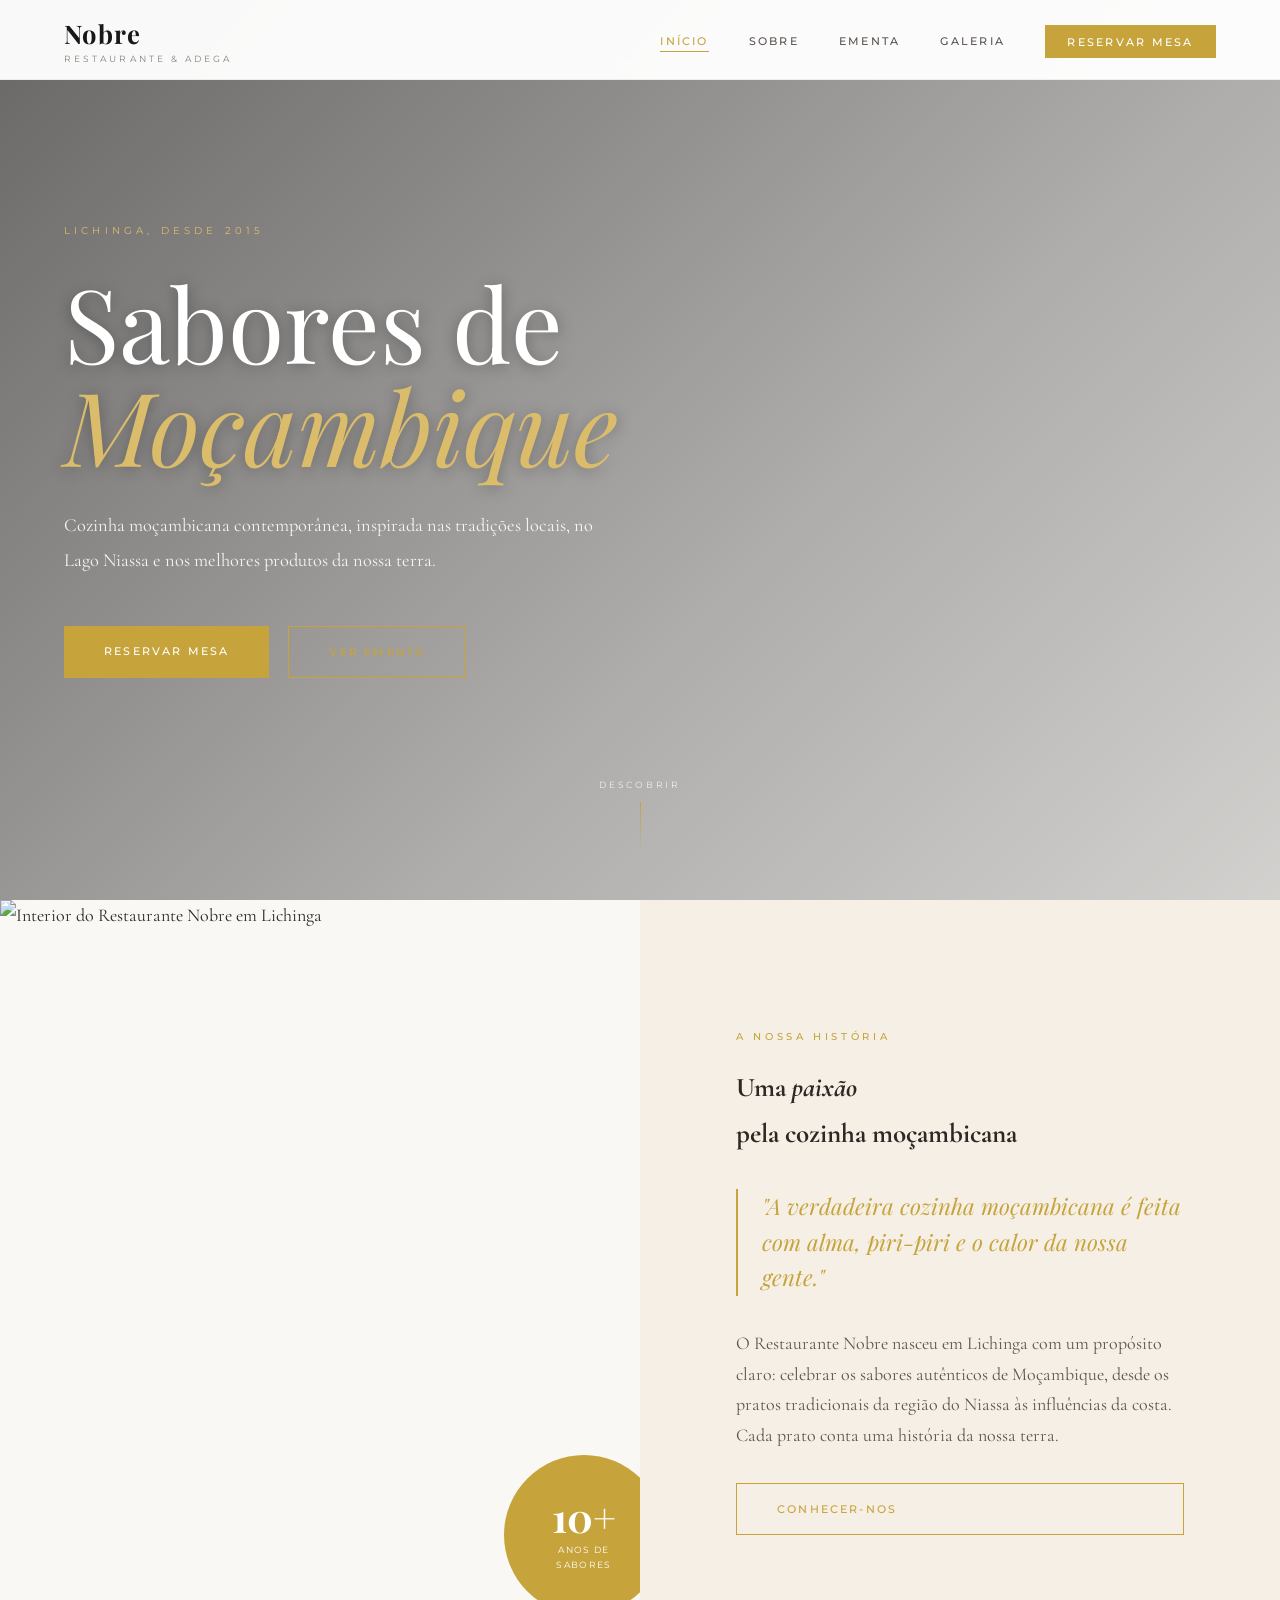
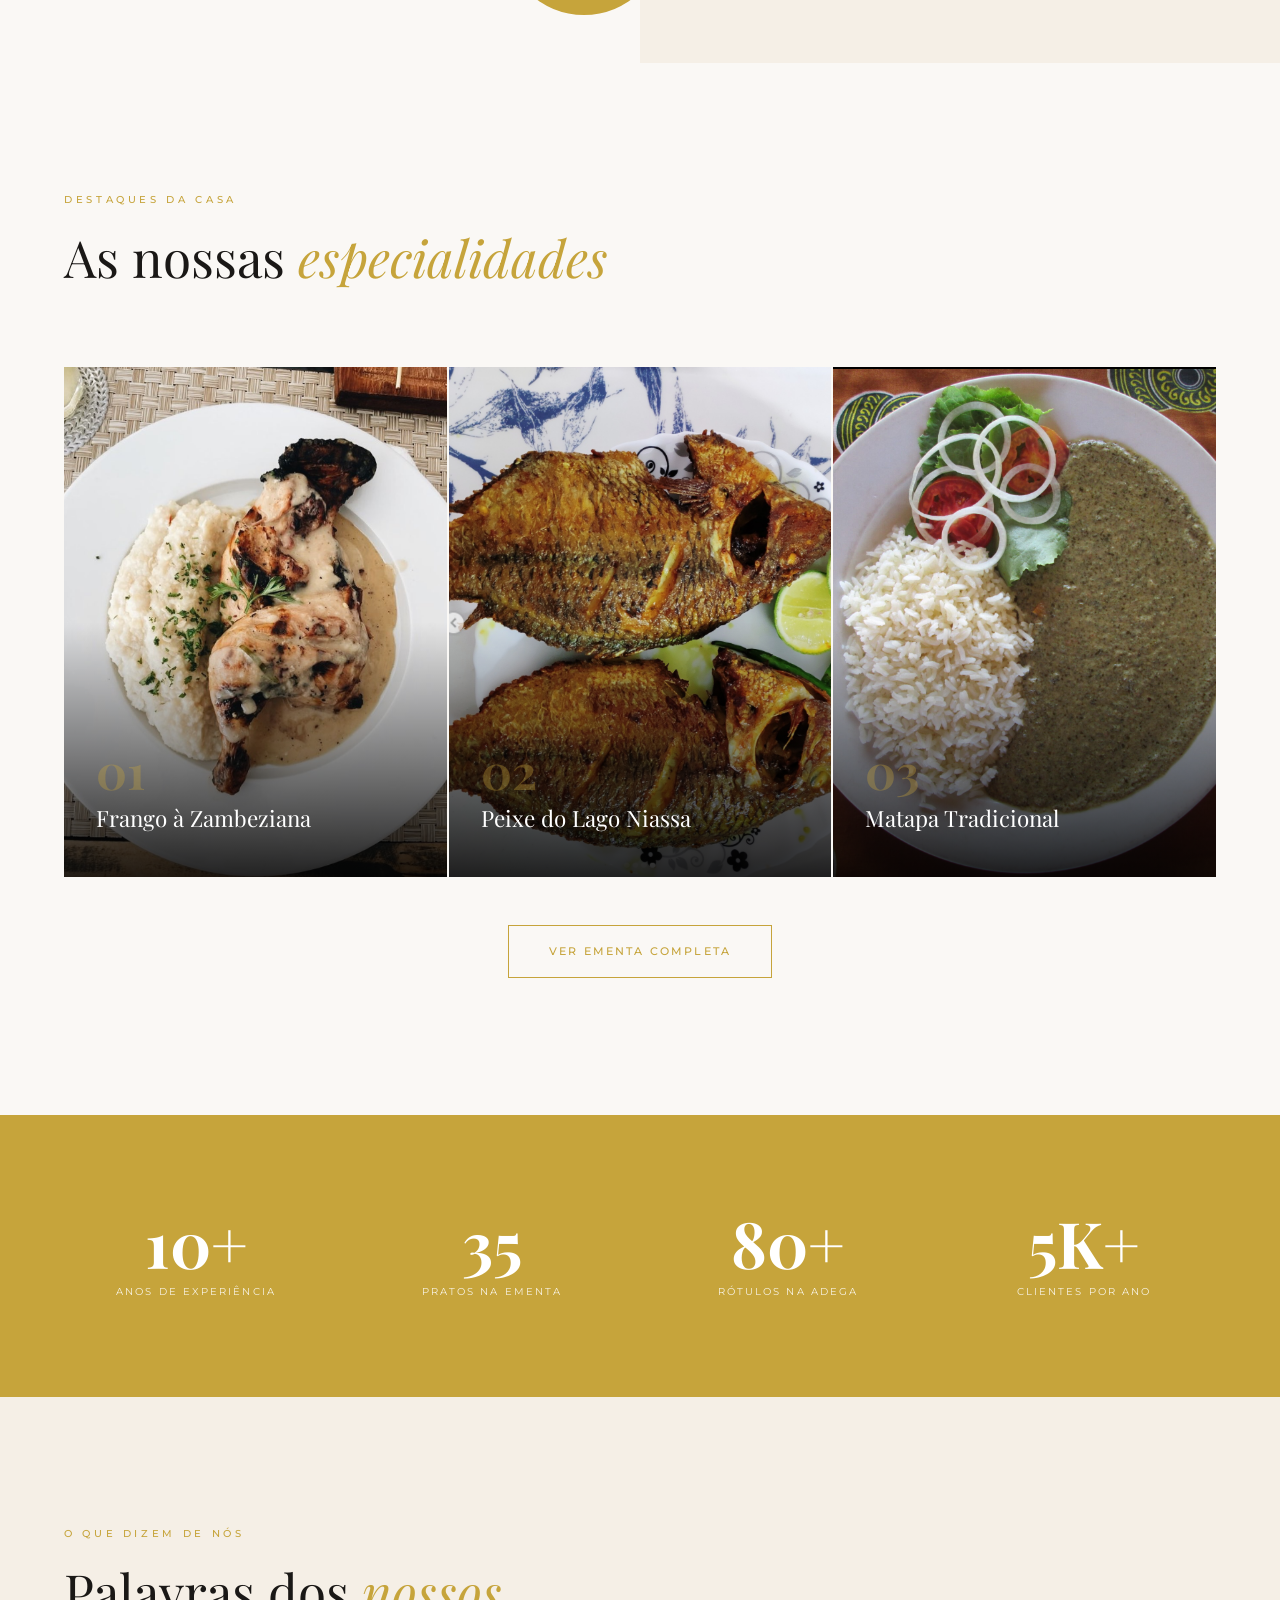
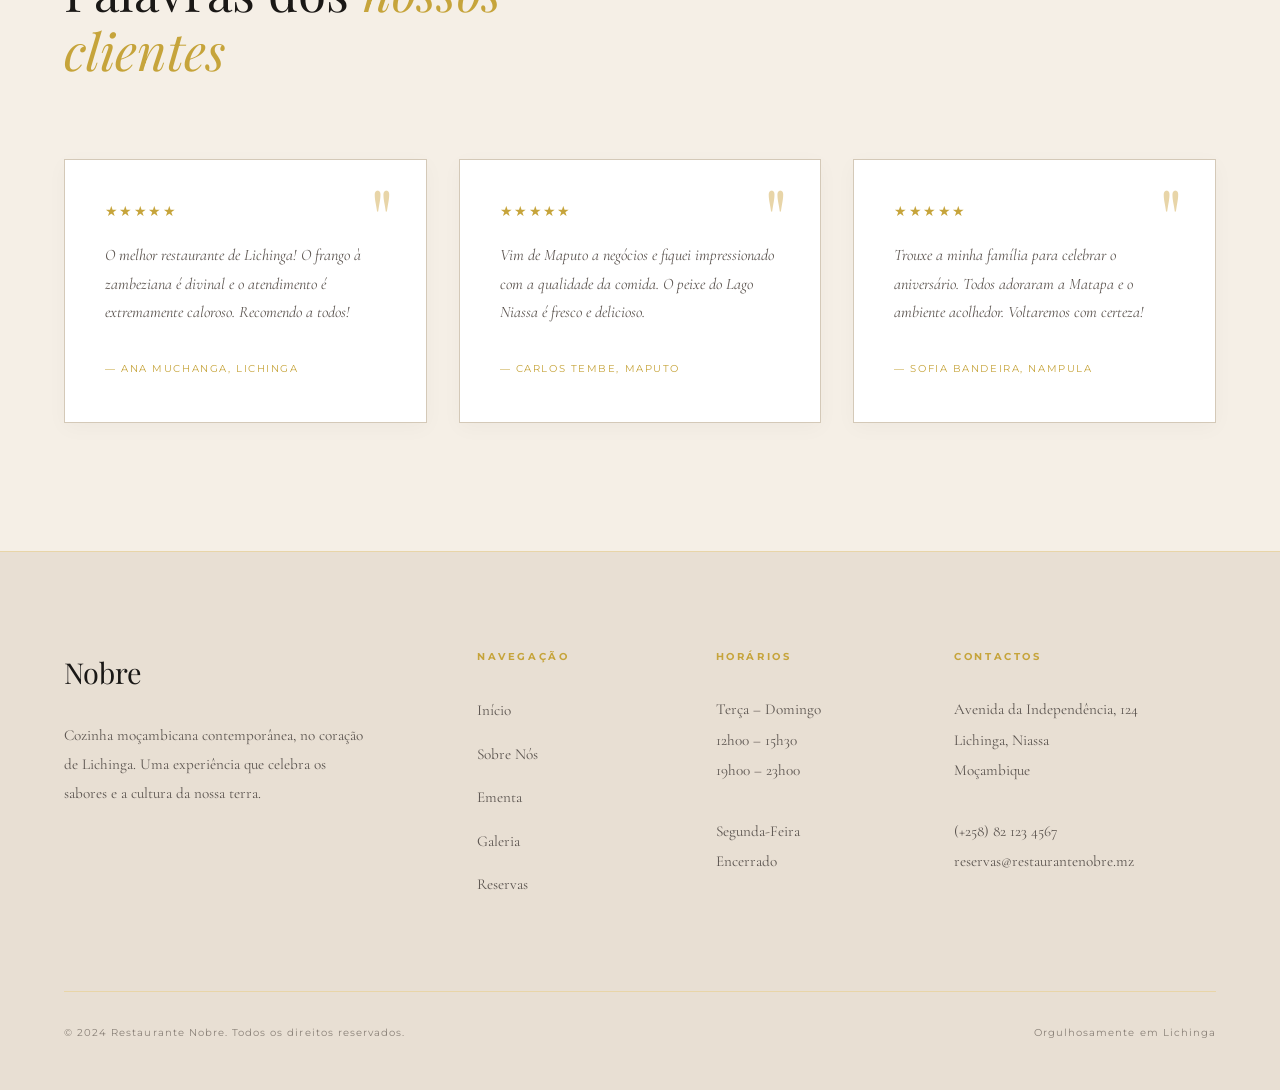
==== index.html @ ed637db7 "feat: project setup" ====
<!DOCTYPE html>
<html lang="pt">
<head>
  <meta charset="UTF-8" />
  <meta name="viewport" content="width=device-width, initial-scale=1.0" />
  <title>Nobre — Restaurante de Cozinha Moçambicana | Lichinga</title>
  <link rel="stylesheet" href="css/style.css" />
  <style>
    .hero {
      height: 100vh;
      position: relative;
      display: flex;
      align-items: center;
      overflow: hidden;
    }

    .hero-bg {
      position: absolute;
      inset: 0;
      background: url('https://images.unsplash.com/photo-1590859808308-3d2d9c515b1a?w=1800&q=80') center/cover no-repeat;
      transform: scale(1.05);
      transition: transform 0.1s linear;
    }

    .hero-bg::after {
      content: '';
      position: absolute;
      inset: 0;
      background: linear-gradient(135deg, rgba(0,0,0,0.6) 0%, rgba(0,0,0,0.3) 60%, rgba(0,0,0,0.15) 100%);
    }

    .hero-content {
      position: relative;
      z-index: 2;
      padding: 0 4rem;
      max-width: 800px;
    }

    .hero-eyebrow {
      font-family: var(--font-ui);
      font-size: 0.65rem;
      letter-spacing: 0.4em;
      text-transform: uppercase;
      color: var(--ouro-claro);
      margin-bottom: 2rem;
      opacity: 0;
      animation: fadeUp 1s 0.3s forwards;
    }

    .hero h1 {
      font-family: var(--font-display);
      font-size: clamp(3.5rem, 8vw, 7rem);
      font-weight: 400;
      line-height: 1.0;
      color: var(--branco);
      margin-bottom: 2rem;
      opacity: 0;
      animation: fadeUp 1s 0.5s forwards;
      text-shadow: 0 2px 15px rgba(0,0,0,0.3);
    }

    .hero h1 em {
      display: block;
      font-style: italic;
      color: var(--ouro-claro);
      font-weight: 300;
    }

    .hero-desc {
      font-family: var(--font-body);
      font-size: 1.15rem;
      color: rgba(255, 255, 255, 0.9);
      max-width: 550px;
      line-height: 1.9;
      margin-bottom: 3rem;
      opacity: 0;
      animation: fadeUp 1s 0.7s forwards;
    }

    .hero-actions {
      display: flex;
      gap: 1.2rem;
      flex-wrap: wrap;
      opacity: 0;
      animation: fadeUp 1s 0.9s forwards;
    }

    .hero-scroll {
      position: absolute;
      bottom: 3rem;
      left: 50%;
      transform: translateX(-50%);
      z-index: 2;
      display: flex;
      flex-direction: column;
      align-items: center;
      gap: 0.6rem;
      opacity: 0;
      animation: fadeIn 1s 1.4s forwards;
    }

    .hero-scroll span {
      font-family: var(--font-ui);
      font-size: 0.58rem;
      letter-spacing: 0.3em;
      color: rgba(255,255,255,0.8);
      text-transform: uppercase;
    }

    .scroll-line {
      width: 1px;
      height: 50px;
      background: linear-gradient(to bottom, var(--ouro), transparent);
      animation: scrollDrop 2s ease-in-out infinite;
    }

    @keyframes fadeUp {
      from { opacity: 0; transform: translateY(25px); }
      to   { opacity: 1; transform: translateY(0); }
    }
    @keyframes fadeIn {
      from { opacity: 0; }
      to   { opacity: 1; }
    }
    @keyframes scrollDrop {
      0%, 100% { transform: scaleY(1); opacity: 0.5; }
      50% { transform: scaleY(1.3); opacity: 1; }
    }

    .sobre-home {
      display: grid;
      grid-template-columns: 1fr 1fr;
      gap: 0;
    }

    .sobre-img {
      position: relative;
      min-height: 600px;
      overflow: hidden;
    }

    .sobre-img img {
      width: 100%;
      height: 100%;
      object-fit: cover;
      transition: transform 8s ease;
    }
    .sobre-img:hover img { transform: scale(1.05); }

    .sobre-img-badge {
      position: absolute;
      bottom: 3rem;
      right: -1.5rem;
      background: var(--ouro);
      color: var(--branco);
      padding: 2rem;
      width: 160px;
      height: 160px;
      border-radius: 50%;
      display: flex;
      flex-direction: column;
      align-items: center;
      justify-content: center;
      text-align: center;
      z-index: 2;
    }

    .sobre-img-badge .anos {
      font-family: var(--font-display);
      font-size: 2.5rem;
      font-weight: 700;
      line-height: 1;
    }
    .sobre-img-badge .label {
      font-family: var(--font-ui);
      font-size: 0.58rem;
      letter-spacing: 0.15em;
      text-transform: uppercase;
      margin-top: 0.3rem;
    }

    .sobre-texto {
      background: var(--creme);
      padding: 8rem 6rem;
      display: flex;
      flex-direction: column;
      justify-content: center;
    }

    .sobre-quote {
      font-family: var(--font-display);
      font-size: 1.4rem;
      font-style: italic;
      color: var(--ouro);
      line-height: 1.6;
      margin: 2rem 0;
      padding-left: 1.5rem;
      border-left: 2px solid var(--ouro);
    }

    .especialidades { background: var(--off-white); }

    .esp-grid {
      display: grid;
      grid-template-columns: repeat(3, 1fr);
      gap: 2px;
      margin-top: 4rem;
    }

    .esp-card {
      position: relative;
      aspect-ratio: 3/4;
      overflow: hidden;
      cursor: pointer;
    }

    .esp-card img {
      width: 100%;
      height: 100%;
      object-fit: cover;
      transition: transform 0.6s ease;
    }

    .esp-card:hover img { transform: scale(1.08); }

    .esp-card-overlay {
      position: absolute;
      inset: 0;
      background: linear-gradient(to top, rgba(0,0,0,0.85) 0%, transparent 50%);
      display: flex;
      flex-direction: column;
      justify-content: flex-end;
      padding: 2rem;
      transition: background 0.4s;
    }

    .esp-card:hover .esp-card-overlay {
      background: linear-gradient(to top, rgba(0,0,0,0.92) 0%, rgba(0,0,0,0.2) 60%);
    }

    .esp-num {
      font-family: var(--font-display);
      font-size: 3rem;
      font-weight: 700;
      color: rgba(198, 164, 59, 0.35);
      line-height: 1;
      margin-bottom: 0.3rem;
    }

    .esp-card-overlay h3 {
      font-family: var(--font-display);
      font-size: 1.4rem;
      font-weight: 400;
      color: var(--branco);
    }

    .esp-card-overlay p {
      font-size: 0.9rem;
      color: rgba(255,255,255,0.75);
      margin-top: 0.5rem;
      max-height: 0;
      overflow: hidden;
      transition: max-height 0.4s;
    }

    .esp-card:hover .esp-card-overlay p { max-height: 60px; }

    .numeros {
      background: var(--ouro);
      padding: 6rem 4rem;
    }

    .numeros-grid {
      display: grid;
      grid-template-columns: repeat(4, 1fr);
      gap: 2rem;
      text-align: center;
    }

    .numero-item h3 {
      font-family: var(--font-display);
      font-size: clamp(2.5rem, 5vw, 4rem);
      font-weight: 700;
      color: var(--branco);
      line-height: 1;
    }

    .numero-item p {
      font-family: var(--font-ui);
      font-size: 0.65rem;
      letter-spacing: 0.2em;
      text-transform: uppercase;
      color: rgba(255,255,255,0.85);
      margin-top: 0.5rem;
    }

    .testemunhos { 
      background: var(--creme); 
    }

    .test-grid {
      display: grid;
      grid-template-columns: repeat(3, 1fr);
      gap: 2rem;
      margin-top: 4rem;
    }

    .test-card {
      background: var(--branco);
      border: 1px solid var(--bege);
      padding: 2.5rem;
      position: relative;
      box-shadow: 0 5px 20px rgba(0,0,0,0.03);
      transition: transform 0.3s, box-shadow 0.3s;
    }

    .test-card:hover {
      transform: translateY(-5px);
      box-shadow: 0 10px 30px rgba(0,0,0,0.08);
    }

    .test-card::before {
      content: '"';
      position: absolute;
      top: 1rem; right: 2rem;
      font-family: var(--font-display);
      font-size: 5rem;
      color: var(--ouro-suave);
      line-height: 1;
    }

    .test-estrelas {
      color: var(--ouro);
      font-size: 0.9rem;
      letter-spacing: 0.1em;
      margin-bottom: 1rem;
    }

    .test-card p {
      font-family: var(--font-body);
      font-style: italic;
      font-size: 1rem;
      color: var(--cinza-escuro);
      line-height: 1.8;
      margin-bottom: 1.5rem;
    }

    .test-autor {
      font-family: var(--font-ui);
      font-size: 0.65rem;
      letter-spacing: 0.15em;
      text-transform: uppercase;
      color: var(--ouro);
    }

    @media (max-width: 1024px) {
      .esp-grid { grid-template-columns: 1fr 1fr; }
      .numeros-grid { grid-template-columns: repeat(2, 1fr); }
      .test-grid { grid-template-columns: 1fr; }
    }

    @media (max-width: 768px) {
      .sobre-home { grid-template-columns: 1fr; }
      .sobre-texto { padding: 4rem 1.5rem; }
      .sobre-img-badge { right: 1rem; width: 130px; height: 130px; }
      .sobre-img-badge .anos { font-size: 2rem; }
      .esp-grid { grid-template-columns: 1fr; }
      .hero-content { padding: 0 1.5rem; }
      .numeros-grid { grid-template-columns: repeat(2, 1fr); }
      .numeros { padding: 4rem 1.5rem; }
    }
  </style>
</head>
<body>

<nav>
  <a href="index.html" class="nav-logo">
    Nobre
    <span>Restaurante &amp; Adega</span>
  </a>
  <ul class="nav-links">
    <li><a href="index.html" class="active">Início</a></li>
    <li><a href="sobre.html">Sobre</a></li>
    <li><a href="ementa.html">Ementa</a></li>
    <li><a href="galeria.html">Galeria</a></li>
    <li><a href="reservas.html" class="nav-reserva">Reservar Mesa</a></li>
  </ul>
  <button class="nav-toggle" aria-label="Menu">
    <span></span><span></span><span></span>
  </button>
</nav>

<section class="hero">
  <div class="hero-bg"></div>
  <div class="hero-content">
    <p class="hero-eyebrow">Lichinga, desde 2015</p>
    <h1>Sabores de<em>Moçambique</em></h1>
    <p class="hero-desc">Cozinha moçambicana contemporânea, inspirada nas tradições locais, no Lago Niassa e nos melhores produtos da nossa terra.</p>
    <div class="hero-actions">
      <a href="reservas.html" class="btn btn-ouro">Reservar Mesa</a>
      <a href="ementa.html" class="btn btn-outline">Ver Ementa</a>
    </div>
  </div>
  <div class="hero-scroll">
    <span>Descobrir</span>
    <div class="scroll-line"></div>
  </div>
</section>

<!-- SOBRE HOME -->
<section class="sobre-home">
  <div class="sobre-img reveal">
    <img src="https://images.unsplash.com/photo-1556909114-f6e7ad7d3136?w=800&q=80" alt="Interior do Restaurante Nobre em Lichinga" />
    <div class="sobre-img-badge">
      <span class="anos">10+</span>
      <span class="label">Anos de<br>Sabores</span>
    </div>
  </div>
  <div class="sobre-texto">
    <span class="secao-eyebrow reveal">A Nossa História</span>
    <h2 class="reveal">Uma <em>paixão</em><br>pela cozinha moçambicana</h2>
    <blockquote class="sobre-quote reveal">
      "A verdadeira cozinha moçambicana é feita com alma, piri-piri e o calor da nossa gente."
    </blockquote>
    <p class="reveal" style="color:var(--cinza-escuro); margin-bottom:2rem;">
      O Restaurante Nobre nasceu em Lichinga com um propósito claro: celebrar os sabores autênticos de Moçambique, desde os pratos tradicionais da região do Niassa às influências da costa. Cada prato conta uma história da nossa terra.
    </p>
    <a href="sobre.html" class="btn btn-outline reveal">Conhecer-nos</a>
  </div>
</section>

<!-- ESPECIALIDADES - IMAGENS CORRIGIDAS -->
<section class="especialidades secao">
  <div class="secao-topo">
    <span class="secao-eyebrow reveal">Destaques da Casa</span>
    <h2 class="reveal">As nossas <em>especialidades</em></h2>
  </div>
  <div class="esp-grid">
    <!-- PRATO 1: FRANGO À ZAMBEZIANA -->
    <div class="esp-card reveal">
      <img src="./assets/images/frangozbz.png" alt="Frango à Zambeziana - Frango grelhado com molho de coco e amendoim" />
      <div class="esp-card-overlay">
        <span class="esp-num">01</span>
        <h3>Frango à Zambeziana</h3>
        <p>Frango grelhado com molho de coco, amendoim e piri-piri</p>
      </div>
    </div>
    <!-- PRATO 2: PEIXE DO LAGO NIASSA -->
    <div class="esp-card reveal reveal-delay-1">
      <img src="./assets/images/chambo.png" alt="Peixe grelhado do Lago Niassa com limão e especiarias" />
      <div class="esp-card-overlay">
        <span class="esp-num">02</span>
        <h3>Peixe do Lago Niassa</h3>
        <p>Peixe fresco grelhado com molho de limão, alho e piri-piri</p>
      </div>
    </div>
    <!-- PRATO 3: MATAPA -->
    <div class="esp-card reveal reveal-delay-2">
      <img src="./assets/images/matapa.png" alt="Matapa - Folhas de mandioca com amendoim e camarão" />
      <div class="esp-card-overlay">
        <span class="esp-num">03</span>
        <h3>Matapa Tradicional</h3>
        <p>Folhas de mandioca, amendoim, leite de coco e camarão seco</p>
      </div>
    </div>
  </div>
  <div style="text-align:center; margin-top:3rem;">
    <a href="ementa.html" class="btn btn-outline reveal">Ver Ementa Completa</a>
  </div>
</section>

<!-- NÚMEROS -->
<section class="numeros">
  <div class="numeros-grid">
    <div class="numero-item reveal">
      <h3>10+</h3>
      <p>Anos de Experiência</p>
    </div>
    <div class="numero-item reveal reveal-delay-1">
      <h3>35</h3>
      <p>Pratos na Ementa</p>
    </div>
    <div class="numero-item reveal reveal-delay-2">
      <h3>80+</h3>
      <p>Rótulos na Adega</p>
    </div>
    <div class="numero-item reveal reveal-delay-3">
      <h3>5K+</h3>
      <p>Clientes por Ano</p>
    </div>
  </div>
</section>

<!-- TESTEMUNHOS -->
<section class="testemunhos secao">
  <div class="secao-topo">
    <span class="secao-eyebrow reveal">O Que Dizem de Nós</span>
    <h2 class="reveal">Palavras dos <em>nossos clientes</em></h2>
  </div>
  <div class="test-grid">
    <div class="test-card reveal">
      <div class="test-estrelas">★★★★★</div>
      <p>O melhor restaurante de Lichinga! O frango à zambeziana é divinal e o atendimento é extremamente caloroso. Recomendo a todos!</p>
      <span class="test-autor">— Ana Muchanga, Lichinga</span>
    </div>
    <div class="test-card reveal reveal-delay-1">
      <div class="test-estrelas">★★★★★</div>
      <p>Vim de Maputo a negócios e fiquei impressionado com a qualidade da comida. O peixe do Lago Niassa é fresco e delicioso.</p>
      <span class="test-autor">— Carlos Tembe, Maputo</span>
    </div>
    <div class="test-card reveal reveal-delay-2">
      <div class="test-estrelas">★★★★★</div>
      <p>Trouxe a minha família para celebrar o aniversário. Todos adoraram a Matapa e o ambiente acolhedor. Voltaremos com certeza!</p>
      <span class="test-autor">— Sofia Bandeira, Nampula</span>
    </div>
  </div>
</section>

<!-- FOOTER -->
<footer>
  <div class="footer-grid">
    <div class="footer-brand">
      <span class="logo">Nobre</span>
      <p>Cozinha moçambicana contemporânea, no coração de Lichinga. Uma experiência que celebra os sabores e a cultura da nossa terra.</p>
    </div>
    <div class="footer-col">
      <h4>Navegação</h4>
      <ul>
        <li><a href="index.html">Início</a></li>
        <li><a href="sobre.html">Sobre Nós</a></li>
        <li><a href="ementa.html">Ementa</a></li>
        <li><a href="galeria.html">Galeria</a></li>
        <li><a href="reservas.html">Reservas</a></li>
      </ul>
    </div>
    <div class="footer-col">
      <h4>Horários</h4>
      <p>
        Terça – Domingo<br>12h00 – 15h30<br>19h00 – 23h00<br><br>
        Segunda-Feira<br>Encerrado
      </p>
    </div>
    <div class="footer-col">
      <h4>Contactos</h4>
      <p>
        Avenida da Independência, 124<br>
        Lichinga, Niassa<br>
        Moçambique<br><br>
        (+258) 82 123 4567<br>
        reservas@restaurantenobre.mz
      </p>
    </div>
  </div>
  <div class="footer-bottom">
    <p>© 2024 Restaurante Nobre. Todos os direitos reservados.</p>
    <p>Orgulhosamente em Lichinga</p>
  </div>
</footer>

<script src="js/main.js"></script>
</body>
</html>
---- css/style.css ----
@import url('https://fonts.googleapis.com/css2?family=Playfair+Display:ital,wght@0,400;0,700;0,900;1,400;1,700&family=Cormorant+Garamond:ital,wght@0,300;0,400;0,600;1,300;1,400&family=Montserrat:wght@300;400;500;600&display=swap');

:root {
  /* NOVO TEMA CLARO */
  --branco: #ffffff;
  --off-white: #faf8f5;
  --creme: #f5efe6;
  --bege-claro: #e8dfd3;
  --bege: #d4c9b8;
  --cinza-claro: #e9e5df;
  --cinza-suave: #d1ccc7;
  --cinza-medio: #8a8178;
  --cinza-escuro: #5c5550;
  --preto-suave: #2c2824;
  --preto: #1a1816;
  
  --ouro: #c6a43b;
  --ouro-claro: #dbbc6b;
  --ouro-suave: #e8d5a8;
  --terracota: #d4835a;
  --verde-sabio: #8ba888;
  --azul-claro: #7f9eb5;
  
  --font-display: 'Playfair Display', serif;
  --font-body: 'Cormorant Garamond', serif;
  --font-ui: 'Montserrat', sans-serif;
}

*, *::before, *::after { box-sizing: border-box; margin: 0; padding: 0; }

html { scroll-behavior: smooth; }

body {
  font-family: var(--font-body);
  background: var(--off-white);
  color: var(--preto-suave);
  font-size: 18px;
  line-height: 1.7;
  overflow-x: hidden;
}

::-webkit-scrollbar { width: 6px; }
::-webkit-scrollbar-track { background: var(--bege-claro); }
::-webkit-scrollbar-thumb { background: var(--ouro); border-radius: 3px; }

/* NAVEGAÇÃO - TEMA CLARO */
nav {
  position: fixed;
  top: 0; left: 0; right: 0;
  z-index: 1000;
  padding: 0 4rem;
  display: flex;
  align-items: center;
  justify-content: space-between;
  height: 80px;
  transition: background 0.4s, box-shadow 0.4s;
  background: rgba(255, 255, 255, 0.96);
  backdrop-filter: blur(8px);
  border-bottom: 1px solid rgba(0, 0, 0, 0.05);
}

nav.scrolled {
  background: rgba(255, 255, 255, 0.98);
  box-shadow: 0 4px 20px rgba(0, 0, 0, 0.05);
}

.nav-logo {
  font-family: var(--font-display);
  font-size: 1.6rem;
  font-weight: 700;
  color: var(--preto);
  text-decoration: none;
  letter-spacing: 0.05em;
}

.nav-logo span {
  display: block;
  font-family: var(--font-ui);
  font-size: 0.55rem;
  font-weight: 400;
  letter-spacing: 0.35em;
  color: var(--cinza-medio);
  text-transform: uppercase;
  margin-top: -4px;
}

.nav-links {
  display: flex;
  list-style: none;
  gap: 2.5rem;
  align-items: center;
}

.nav-links a {
  font-family: var(--font-ui);
  font-size: 0.7rem;
  font-weight: 500;
  letter-spacing: 0.2em;
  text-transform: uppercase;
  color: var(--cinza-escuro);
  text-decoration: none;
  position: relative;
  transition: color 0.3s;
}

.nav-links a::after {
  content: '';
  position: absolute;
  bottom: -4px; left: 0;
  width: 0; height: 1.5px;
  background: var(--ouro);
  transition: width 0.3s;
}

.nav-links a:hover,
.nav-links a.active {
  color: var(--ouro);
}

.nav-links a:hover::after,
.nav-links a.active::after { width: 100%; }

.nav-reserva {
  background: var(--ouro) !important;
  color: var(--branco) !important;
  padding: 0.6rem 1.4rem !important;
  border-radius: 0 !important;
}

.nav-reserva::after { display: none !important; }
.nav-reserva:hover { background: var(--ouro-claro) !important; }

.nav-toggle {
  display: none;
  flex-direction: column;
  gap: 5px;
  cursor: pointer;
  background: none;
  border: none;
  padding: 4px;
}
.nav-toggle span {
  display: block;
  width: 24px; height: 1.5px;
  background: var(--preto);
  transition: all 0.3s;
}

/* PAGE HERO - TEMA CLARO */
.page-hero {
  min-height: 55vh;
  display: flex;
  align-items: flex-end;
  padding: 0 4rem 5rem;
  position: relative;
  overflow: hidden;
  background: var(--bege-claro);
}

.page-hero::before {
  content: '';
  position: absolute;
  inset: 0;
  background: linear-gradient(to bottom, rgba(0,0,0,0.1) 0%, rgba(0,0,0,0.4) 100%);
  z-index: 1;
}

.page-hero-bg {
  position: absolute;
  inset: 0;
  background-size: cover;
  background-position: center;
  transform: scale(1.05);
  transition: transform 8s ease;
  z-index: 0;
}

.page-hero:hover .page-hero-bg { transform: scale(1); }

.page-hero-content {
  position: relative;
  z-index: 2;
  max-width: 900px;
}

.page-hero-eyebrow {
  font-family: var(--font-ui);
  font-size: 0.65rem;
  letter-spacing: 0.35em;
  text-transform: uppercase;
  color: var(--ouro-claro);
  margin-bottom: 1rem;
  font-weight: 500;
}

.page-hero h1 {
  font-family: var(--font-display);
  font-size: clamp(2.8rem, 6vw, 5rem);
  font-weight: 400;
  line-height: 1.1;
  color: var(--branco);
  text-shadow: 0 2px 10px rgba(0,0,0,0.2);
}

.page-hero h1 em {
  font-style: italic;
  color: var(--ouro-claro);
}

/* SECÇÕES GERAIS - TEMA CLARO */
.secao {
  padding: 8rem 4rem;
}

.secao-topo {
  max-width: 600px;
  margin-bottom: 5rem;
}

.secao-eyebrow {
  font-family: var(--font-ui);
  font-size: 0.65rem;
  letter-spacing: 0.35em;
  text-transform: uppercase;
  color: var(--ouro);
  margin-bottom: 1.2rem;
  display: block;
  font-weight: 500;
}

.secao h2 {
  font-family: var(--font-display);
  font-size: clamp(2rem, 4vw, 3.2rem);
  font-weight: 400;
  line-height: 1.15;
  color: var(--preto);
  margin-bottom: 1.5rem;
}

.secao h2 em { font-style: italic; color: var(--ouro); }

.secao p {
  color: var(--cinza-escuro);
  font-size: 1.05rem;
  line-height: 1.9;
}

/* BOTÕES - TEMA CLARO */
.btn {
  display: inline-block;
  font-family: var(--font-ui);
  font-size: 0.68rem;
  font-weight: 500;
  letter-spacing: 0.2em;
  text-transform: uppercase;
  text-decoration: none;
  padding: 1rem 2.5rem;
  border: none;
  cursor: pointer;
  transition: all 0.3s;
  position: relative;
  overflow: hidden;
}

.btn-ouro {
  background: var(--ouro);
  color: var(--branco);
}
.btn-ouro:hover { background: var(--ouro-claro); }

.btn-outline {
  background: transparent;
  color: var(--ouro);
  border: 1px solid var(--ouro);
}
.btn-outline:hover {
  background: var(--ouro);
  color: var(--branco);
}

/* DIVISOR */
.divisor {
  display: flex;
  align-items: center;
  gap: 1.5rem;
  margin: 3rem 0;
}
.divisor::before, .divisor::after {
  content: '';
  flex: 1;
  height: 1px;
  background: linear-gradient(to right, transparent, var(--ouro));
}
.divisor::before { background: linear-gradient(to left, transparent, var(--ouro)); }
.divisor-icon {
  color: var(--ouro);
  font-size: 1.2rem;
}

/* FOOTER - TEMA CLARO */
footer {
  background: var(--bege-claro);
  padding: 6rem 4rem 3rem;
  border-top: 1px solid var(--ouro-suave);
}

.footer-grid {
  display: grid;
  grid-template-columns: 2fr 1fr 1fr 1.5fr;
  gap: 4rem;
  margin-bottom: 5rem;
}

.footer-brand .logo {
  font-family: var(--font-display);
  font-size: 1.8rem;
  color: var(--preto);
  margin-bottom: 1.5rem;
  display: block;
}

.footer-brand p {
  font-size: 0.95rem;
  color: var(--cinza-escuro);
  line-height: 1.9;
  max-width: 300px;
}

.footer-col h4 {
  font-family: var(--font-ui);
  font-size: 0.65rem;
  letter-spacing: 0.25em;
  text-transform: uppercase;
  color: var(--ouro);
  margin-bottom: 1.8rem;
}

.footer-col ul { list-style: none; }

.footer-col ul li {
  margin-bottom: 0.8rem;
}

.footer-col ul li a {
  font-family: var(--font-body);
  font-size: 0.95rem;
  color: var(--cinza-escuro);
  text-decoration: none;
  transition: color 0.3s;
}
.footer-col ul li a:hover { color: var(--ouro); }

.footer-col p {
  font-size: 0.95rem;
  color: var(--cinza-escuro);
  line-height: 2;
}

.footer-bottom {
  border-top: 1px solid var(--ouro-suave);
  padding-top: 2rem;
  display: flex;
  justify-content: space-between;
  align-items: center;
}

.footer-bottom p {
  font-family: var(--font-ui);
  font-size: 0.65rem;
  color: var(--cinza-medio);
  letter-spacing: 0.1em;
}

/* ANIMAÇÕES REVEAL */
.reveal {
  opacity: 0;
  transform: translateY(30px);
  transition: opacity 0.8s ease, transform 0.8s ease;
}

.reveal.visible {
  opacity: 1;
  transform: translateY(0);
}

.reveal-delay-1 { transition-delay: 0.1s; }
.reveal-delay-2 { transition-delay: 0.2s; }
.reveal-delay-3 { transition-delay: 0.3s; }
.reveal-delay-4 { transition-delay: 0.4s; }

/* ============================================ */
/* ESTILOS ESPECÍFICOS PARA CADA PÁGINA */
/* ============================================ */

/* --- PÁGINA INICIAL (index.html) --- */
.hero {
  height: 100vh;
  position: relative;
  display: flex;
  align-items: center;
  overflow: hidden;
}

.hero-bg {
  position: absolute;
  inset: 0;
  background: url('https://images.unsplash.com/photo-1414235077428-338989a2e8c0?w=1800&q=80') center/cover no-repeat;
  transform: scale(1.05);
  transition: transform 0.1s linear;
}

.hero-bg::after {
  content: '';
  position: absolute;
  inset: 0;
  background: linear-gradient(135deg, rgba(0,0,0,0.55) 0%, rgba(0,0,0,0.25) 60%, rgba(0,0,0,0.1) 100%);
}

.hero-content {
  position: relative;
  z-index: 2;
  padding: 0 4rem;
  max-width: 800px;
}

.hero-eyebrow {
  font-family: var(--font-ui);
  font-size: 0.65rem;
  letter-spacing: 0.4em;
  text-transform: uppercase;
  color: var(--ouro-claro);
  margin-bottom: 2rem;
  opacity: 0;
  animation: fadeUp 1s 0.3s forwards;
}

.hero h1 {
  font-family: var(--font-display);
  font-size: clamp(3.5rem, 8vw, 7rem);
  font-weight: 400;
  line-height: 1.0;
  color: var(--branco);
  margin-bottom: 2rem;
  opacity: 0;
  animation: fadeUp 1s 0.5s forwards;
  text-shadow: 0 2px 15px rgba(0,0,0,0.3);
}

.hero h1 em {
  display: block;
  font-style: italic;
  color: var(--ouro-claro);
  font-weight: 300;
}

.hero-desc {
  font-family: var(--font-body);
  font-size: 1.15rem;
  color: rgba(255, 255, 255, 0.85);
  max-width: 480px;
  line-height: 1.9;
  margin-bottom: 3rem;
  opacity: 0;
  animation: fadeUp 1s 0.7s forwards;
}

.hero-actions {
  display: flex;
  gap: 1.2rem;
  flex-wrap: wrap;
  opacity: 0;
  animation: fadeUp 1s 0.9s forwards;
}

.hero-scroll {
  position: absolute;
  bottom: 3rem;
  left: 50%;
  transform: translateX(-50%);
  z-index: 2;
  display: flex;
  flex-direction: column;
  align-items: center;
  gap: 0.6rem;
  opacity: 0;
  animation: fadeIn 1s 1.4s forwards;
}

.hero-scroll span {
  font-family: var(--font-ui);
  font-size: 0.58rem;
  letter-spacing: 0.3em;
  color: rgba(255,255,255,0.7);
  text-transform: uppercase;
}

.scroll-line {
  width: 1px;
  height: 50px;
  background: linear-gradient(to bottom, var(--ouro), transparent);
  animation: scrollDrop 2s ease-in-out infinite;
}

.sobre-home {
  display: grid;
  grid-template-columns: 1fr 1fr;
  gap: 0;
  background: var(--off-white);
}

.sobre-img {
  position: relative;
  min-height: 600px;
  overflow: hidden;
}

.sobre-img img {
  width: 100%;
  height: 100%;
  object-fit: cover;
  transition: transform 8s ease;
}
.sobre-img:hover img { transform: scale(1.05); }

.sobre-img-badge {
  position: absolute;
  bottom: 3rem;
  right: -1.5rem;
  background: var(--ouro);
  color: var(--branco);
  padding: 2rem;
  width: 160px;
  height: 160px;
  border-radius: 50%;
  display: flex;
  flex-direction: column;
  align-items: center;
  justify-content: center;
  text-align: center;
  z-index: 2;
}

.sobre-img-badge .anos {
  font-family: var(--font-display);
  font-size: 2.5rem;
  font-weight: 700;
  line-height: 1;
}
.sobre-img-badge .label {
  font-family: var(--font-ui);
  font-size: 0.58rem;
  letter-spacing: 0.15em;
  text-transform: uppercase;
  margin-top: 0.3rem;
}

.sobre-texto {
  background: var(--creme);
  padding: 8rem 6rem;
  display: flex;
  flex-direction: column;
  justify-content: center;
}

.sobre-quote {
  font-family: var(--font-display);
  font-size: 1.4rem;
  font-style: italic;
  color: var(--ouro);
  line-height: 1.6;
  margin: 2rem 0;
  padding-left: 1.5rem;
  border-left: 2px solid var(--ouro);
}

.especialidades { background: var(--off-white); }

.esp-grid {
  display: grid;
  grid-template-columns: repeat(3, 1fr);
  gap: 2px;
  margin-top: 4rem;
}

.esp-card {
  position: relative;
  aspect-ratio: 3/4;
  overflow: hidden;
  cursor: pointer;
}

.esp-card img {
  width: 100%;
  height: 100%;
  object-fit: cover;
  transition: transform 0.6s ease;
}

.esp-card:hover img { transform: scale(1.08); }

.esp-card-overlay {
  position: absolute;
  inset: 0;
  background: linear-gradient(to top, rgba(0,0,0,0.85) 0%, transparent 50%);
  display: flex;
  flex-direction: column;
  justify-content: flex-end;
  padding: 2rem;
  transition: background 0.4s;
}

.esp-card:hover .esp-card-overlay {
  background: linear-gradient(to top, rgba(0,0,0,0.9) 0%, rgba(0,0,0,0.2) 60%);
}

.esp-num {
  font-family: var(--font-display);
  font-size: 3rem;
  font-weight: 700;
  color: rgba(198, 164, 59, 0.3);
  line-height: 1;
  margin-bottom: 0.3rem;
}

.esp-card-overlay h3 {
  font-family: var(--font-display);
  font-size: 1.4rem;
  font-weight: 400;
  color: var(--branco);
}

.esp-card-overlay p {
  font-size: 0.9rem;
  color: rgba(255,255,255,0.7);
  margin-top: 0.5rem;
  max-height: 0;
  overflow: hidden;
  transition: max-height 0.4s;
}

.esp-card:hover .esp-card-overlay p { max-height: 60px; }

.numeros {
  background: var(--ouro);
  padding: 6rem 4rem;
}

.numeros-grid {
  display: grid;
  grid-template-columns: repeat(4, 1fr);
  gap: 2rem;
  text-align: center;
}

.numero-item h3 {
  font-family: var(--font-display);
  font-size: clamp(2.5rem, 5vw, 4rem);
  font-weight: 700;
  color: var(--branco);
  line-height: 1;
}

.numero-item p {
  font-family: var(--font-ui);
  font-size: 0.65rem;
  letter-spacing: 0.2em;
  text-transform: uppercase;
  color: rgba(255,255,255,0.8);
  margin-top: 0.5rem;
}

.testemunhos { 
  background: var(--creme); 
}

.test-grid {
  display: grid;
  grid-template-columns: repeat(3, 1fr);
  gap: 2rem;
  margin-top: 4rem;
}

.test-card {
  background: var(--branco);
  border: 1px solid var(--bege);
  padding: 2.5rem;
  position: relative;
  box-shadow: 0 5px 20px rgba(0,0,0,0.03);
}

.test-card::before {
  content: '"';
  position: absolute;
  top: 1rem; right: 2rem;
  font-family: var(--font-display);
  font-size: 5rem;
  color: var(--ouro-suave);
  line-height: 1;
}

.test-estrelas {
  color: var(--ouro);
  font-size: 0.9rem;
  letter-spacing: 0.1em;
  margin-bottom: 1rem;
}

.test-card p {
  font-family: var(--font-body);
  font-style: italic;
  font-size: 1rem;
  color: var(--cinza-escuro);
  line-height: 1.8;
  margin-bottom: 1.5rem;
}

.test-autor {
  font-family: var(--font-ui);
  font-size: 0.65rem;
  letter-spacing: 0.15em;
  text-transform: uppercase;
  color: var(--ouro);
}

/* --- PÁGINA SOBRE (sobre.html) --- */
.historia { 
  background: var(--creme); 
}

.timeline {
  position: relative;
  max-width: 900px;
  margin: 4rem auto 0;
  padding-left: 3rem;
}

.timeline::before {
  content: '';
  position: absolute;
  left: 0; top: 0; bottom: 0;
  width: 2px;
  background: linear-gradient(to bottom, var(--ouro), var(--ouro-suave));
}

.timeline-item {
  position: relative;
  padding: 0 0 4rem 3rem;
}

.timeline-item::before {
  content: '';
  position: absolute;
  left: -5px; top: 6px;
  width: 11px; height: 11px;
  border-radius: 50%;
  background: var(--ouro);
  border: 2px solid var(--creme);
  box-shadow: 0 0 0 3px rgba(198,164,59,0.2);
}

.timeline-ano {
  font-family: var(--font-display);
  font-size: 2.5rem;
  font-weight: 700;
  color: var(--ouro-suave);
  line-height: 1;
  margin-bottom: 0.3rem;
}

.timeline-item h3 {
  font-family: var(--font-display);
  font-size: 1.4rem;
  font-weight: 400;
  color: var(--preto);
  margin-bottom: 0.8rem;
}

.timeline-item p {
  font-size: 1rem;
  color: var(--cinza-escuro);
  max-width: 600px;
}

.equipa { 
  background: var(--off-white); 
}

.equipa-grid {
  display: grid;
  grid-template-columns: repeat(3, 1fr);
  gap: 3rem;
  margin-top: 4rem;
}

.equipa-card { text-align: center; }

.equipa-foto {
  width: 180px; height: 180px;
  border-radius: 50%;
  object-fit: cover;
  margin: 0 auto 1.5rem;
  border: 3px solid var(--bege);
  display: block;
  transition: border-color 0.3s, transform 0.4s;
}

.equipa-card:hover .equipa-foto {
  border-color: var(--ouro);
  transform: scale(1.03);
}

.equipa-card h3 {
  font-family: var(--font-display);
  font-size: 1.3rem;
  color: var(--preto);
  margin-bottom: 0.3rem;
}

.equipa-cargo {
  font-family: var(--font-ui);
  font-size: 0.62rem;
  letter-spacing: 0.2em;
  text-transform: uppercase;
  color: var(--ouro);
  display: block;
  margin-bottom: 1rem;
}

.equipa-card p {
  font-size: 0.95rem;
  color: var(--cinza-escuro);
  line-height: 1.8;
}

.valores { 
  background: var(--creme); 
}

.valores-grid {
  display: grid;
  grid-template-columns: repeat(2, 1fr);
  gap: 2rem;
  margin-top: 4rem;
}

.valor-card {
  padding: 3rem;
  background: var(--branco);
  border: 1px solid var(--bege);
  position: relative;
  overflow: hidden;
  transition: all 0.3s;
  box-shadow: 0 5px 15px rgba(0,0,0,0.03);
}

.valor-card:hover { 
  border-color: var(--ouro);
  transform: translateY(-5px);
}

.valor-num {
  font-family: var(--font-display);
  font-size: 5rem;
  font-weight: 700;
  color: var(--ouro-suave);
  position: absolute;
  top: 0.5rem; right: 1.5rem;
  line-height: 1;
  pointer-events: none;
}

.valor-icone {
  font-size: 1.8rem;
  margin-bottom: 1.2rem;
  display: block;
}

.valor-card h3 {
  font-family: var(--font-display);
  font-size: 1.3rem;
  color: var(--preto);
  margin-bottom: 0.8rem;
}

.valor-card p {
  font-size: 0.95rem;
  color: var(--cinza-escuro);
  line-height: 1.8;
}

/* --- PÁGINA RESERVAS (reservas.html) --- */
.reservas-main {
  display: grid;
  grid-template-columns: 1fr 1.4fr;
  min-height: 80vh;
}

.reservas-info {
  background: var(--creme);
  padding: 7rem 5rem;
  display: flex;
  flex-direction: column;
  justify-content: center;
}

.info-bloco {
  margin-bottom: 3.5rem;
}

.info-bloco h3 {
  font-family: var(--font-ui);
  font-size: 0.62rem;
  letter-spacing: 0.25em;
  text-transform: uppercase;
  color: var(--ouro);
  margin-bottom: 1.2rem;
}

.info-bloco p {
  font-size: 1rem;
  color: var(--cinza-escuro);
  line-height: 2;
}

.info-bloco a {
  color: var(--preto);
  text-decoration: none;
  transition: color 0.3s;
}
.info-bloco a:hover { color: var(--ouro); }

.horario-lista { list-style: none; }

.horario-lista li {
  display: flex;
  justify-content: space-between;
  font-size: 0.95rem;
  color: var(--cinza-escuro);
  padding: 0.6rem 0;
  border-bottom: 1px solid var(--bege);
}

.horario-lista li span:last-child { color: var(--preto); }

.reservas-form-area {
  background: var(--off-white);
  padding: 7rem 5rem;
  position: relative;
}

.form-titulo {
  font-family: var(--font-display);
  font-size: clamp(1.8rem, 3vw, 2.5rem);
  font-weight: 400;
  color: var(--preto);
  margin-bottom: 0.5rem;
}

.form-titulo em { font-style: italic; color: var(--ouro); }

.form-subtitulo {
  font-size: 0.95rem;
  color: var(--cinza-escuro);
  margin-bottom: 3rem;
}

.form-reserva {
  display: grid;
  grid-template-columns: 1fr 1fr;
  gap: 1.5rem;
}

.form-grupo {
  display: flex;
  flex-direction: column;
  gap: 0.6rem;
}

.form-grupo.full { grid-column: 1 / -1; }

.form-grupo label {
  font-family: var(--font-ui);
  font-size: 0.62rem;
  letter-spacing: 0.2em;
  text-transform: uppercase;
  color: var(--cinza-escuro);
}

.form-grupo input,
.form-grupo select,
.form-grupo textarea {
  background: var(--branco);
  border: 1px solid var(--bege);
  color: var(--preto);
  font-family: var(--font-body);
  font-size: 1rem;
  padding: 1rem 1.2rem;
  outline: none;
  transition: border-color 0.3s, box-shadow 0.3s;
  width: 100%;
  border-radius: 0;
  appearance: none;
}

.form-grupo input:focus,
.form-grupo select:focus,
.form-grupo textarea:focus {
  border-color: var(--ouro);
  box-shadow: 0 0 0 2px rgba(198,164,59,0.1);
}

.form-grupo input::placeholder,
.form-grupo textarea::placeholder {
  color: var(--cinza-medio);
}

.form-grupo select option {
  background: var(--branco);
  color: var(--preto);
}

.form-grupo textarea {
  resize: vertical;
  min-height: 110px;
}

.pessoas-input {
  display: flex;
  align-items: center;
  gap: 0;
  border: 1px solid var(--bege);
  overflow: hidden;
}

.pessoas-input button {
  background: var(--bege-claro);
  border: none;
  color: var(--preto);
  font-size: 1.2rem;
  width: 48px; height: 50px;
  cursor: pointer;
  transition: background 0.3s;
  flex-shrink: 0;
}

.pessoas-input button:hover { background: var(--bege); }

.pessoas-num {
  flex: 1;
  text-align: center;
  font-family: var(--font-display);
  font-size: 1.2rem;
  color: var(--preto);
  background: transparent;
  border: none;
  padding: 0;
}

.form-check {
  display: flex;
  align-items: flex-start;
  gap: 0.8rem;
  grid-column: 1 / -1;
}

.form-check input[type="checkbox"] {
  width: 18px; height: 18px;
  flex-shrink: 0;
  accent-color: var(--ouro);
  margin-top: 2px;
}

.form-check label {
  font-family: var(--font-body);
  font-size: 0.9rem;
  color: var(--cinza-escuro);
  text-transform: none;
  letter-spacing: normal;
}

.form-check label a { color: var(--ouro); text-decoration: none; }

.btn-enviar {
  grid-column: 1 / -1;
  background: var(--ouro);
  color: var(--branco);
  border: none;
  font-family: var(--font-ui);
  font-size: 0.7rem;
  font-weight: 500;
  letter-spacing: 0.25em;
  text-transform: uppercase;
  padding: 1.2rem 3rem;
  cursor: pointer;
  transition: all 0.3s;
  display: flex;
  align-items: center;
  justify-content: center;
  gap: 0.8rem;
  width: 100%;
}

.btn-enviar:hover { background: var(--ouro-claro); transform: translateY(-2px); }
.btn-enviar:active { transform: translateY(0); }

.form-grupo input.erro,
.form-grupo select.erro {
  border-color: #c0392b;
}

.form-grupo .msg-erro {
  font-family: var(--font-ui);
  font-size: 0.6rem;
  color: #c0392b;
  letter-spacing: 0.1em;
  text-transform: uppercase;
}

.confirmacao {
  display: none;
  text-align: center;
  padding: 4rem 2rem;
}

.confirmacao.visivel { display: block; }

.confirmacao-icone {
  font-size: 3rem;
  margin-bottom: 1.5rem;
}

.confirmacao h3 {
  font-family: var(--font-display);
  font-size: 2rem;
  color: var(--preto);
  margin-bottom: 1rem;
}

.confirmacao h3 em { font-style: italic; color: var(--ouro); }

.confirmacao p {
  color: var(--cinza-escuro);
  max-width: 400px;
  margin: 0 auto 2rem;
  line-height: 1.9;
}

.confirmacao-detalhe {
  background: var(--branco);
  border: 1px solid var(--bege);
  padding: 2rem;
  margin: 2rem auto;
  max-width: 400px;
  text-align: left;
}

.det-linha {
  display: flex;
  justify-content: space-between;
  font-size: 0.9rem;
  padding: 0.5rem 0;
  border-bottom: 1px solid var(--bege);
  color: var(--cinza-escuro);
}
.det-linha span:last-child { color: var(--preto); font-weight: 500; }

/* --- PÁGINA GALERIA (galeria.html) --- */
.galeria-main { 
  background: var(--off-white); 
  padding: 6rem 4rem; 
}

.galeria-filtros {
  display: flex;
  gap: 0.5rem;
  flex-wrap: wrap;
  margin-bottom: 4rem;
}

.gal-btn {
  font-family: var(--font-ui);
  font-size: 0.62rem;
  letter-spacing: 0.18em;
  text-transform: uppercase;
  padding: 0.6rem 1.4rem;
  background: transparent;
  color: var(--cinza-escuro);
  border: 1px solid var(--bege);
  cursor: pointer;
  transition: all 0.3s;
}

.gal-btn:hover, .gal-btn.activo {
  background: var(--ouro);
  color: var(--branco);
  border-color: var(--ouro);
}

.gal-grid {
  columns: 3;
  column-gap: 4px;
}

.gal-item {
  break-inside: avoid;
  position: relative;
  overflow: hidden;
  margin-bottom: 4px;
  cursor: pointer;
}

.gal-item img {
  width: 100%;
  display: block;
  transition: transform 0.6s ease;
}

.gal-item:hover img { transform: scale(1.06); }

.gal-item-overlay {
  position: absolute;
  inset: 0;
  background: rgba(0,0,0,0);
  display: flex;
  align-items: flex-end;
  padding: 1.5rem;
  transition: background 0.4s;
}

.gal-item:hover .gal-item-overlay {
  background: rgba(0,0,0,0.5);
}

.gal-item-label {
  font-family: var(--font-display);
  font-size: 1rem;
  color: var(--branco);
  transform: translateY(10px);
  opacity: 0;
  transition: all 0.3s;
}

.gal-item:hover .gal-item-label {
  opacity: 1;
  transform: translateY(0);
}

.gal-item.oculto { display: none; }

.lightbox {
  position: fixed;
  inset: 0;
  background: rgba(0,0,0,0.95);
  z-index: 9999;
  display: flex;
  align-items: center;
  justify-content: center;
  opacity: 0;
  pointer-events: none;
  transition: opacity 0.3s;
}

.lightbox.aberto {
  opacity: 1;
  pointer-events: all;
}

.lightbox img {
  max-width: 90vw;
  max-height: 85vh;
  object-fit: contain;
  box-shadow: 0 30px 100px rgba(0,0,0,0.8);
}

.lightbox-fechar {
  position: absolute;
  top: 2rem; right: 2rem;
  background: none;
  border: 1px solid rgba(255,255,255,0.2);
  color: var(--branco);
  font-size: 1.5rem;
  width: 50px; height: 50px;
  cursor: pointer;
  display: flex;
  align-items: center;
  justify-content: center;
  transition: all 0.3s;
}
.lightbox-fechar:hover { background: var(--ouro); color: var(--preto); }

.lightbox-caption {
  position: absolute;
  bottom: 2rem; left: 50%;
  transform: translateX(-50%);
  font-family: var(--font-display);
  font-style: italic;
  font-size: 1rem;
  color: rgba(255,255,255,0.6);
  text-align: center;
}

.lightbox-nav {
  position: absolute;
  top: 50%;
  transform: translateY(-50%);
  background: none;
  border: 1px solid rgba(255,255,255,0.2);
  color: var(--branco);
  font-size: 1.5rem;
  width: 50px; height: 80px;
  cursor: pointer;
  transition: all 0.3s;
}
.lightbox-nav:hover { background: rgba(255,255,255,0.1); }
.lightbox-prev { left: 2rem; }
.lightbox-next { right: 2rem; }

/* --- PÁGINA EMENTA (ementa.html) --- */
.ementa-main { 
  background: var(--off-white); 
  padding: 6rem 4rem; 
}

.ementa-filtros {
  display: flex;
  gap: 0.5rem;
  flex-wrap: wrap;
  margin-bottom: 5rem;
  border-bottom: 1px solid var(--bege);
  padding-bottom: 2rem;
}

.filtro-btn {
  font-family: var(--font-ui);
  font-size: 0.65rem;
  font-weight: 500;
  letter-spacing: 0.18em;
  text-transform: uppercase;
  padding: 0.7rem 1.6rem;
  background: transparent;
  color: var(--cinza-escuro);
  border: 1px solid var(--bege);
  cursor: pointer;
  transition: all 0.3s;
}

.filtro-btn:hover,
.filtro-btn.activo {
  background: var(--ouro);
  color: var(--branco);
  border-color: var(--ouro);
}

.categoria-titulo {
  font-family: var(--font-display);
  font-size: clamp(1.5rem, 3vw, 2.2rem);
  font-weight: 400;
  color: var(--preto);
  margin-bottom: 0.5rem;
}

.categoria-titulo em { font-style: italic; color: var(--ouro); }

.categoria-desc {
  font-size: 0.95rem;
  color: var(--cinza-escuro);
  margin-bottom: 3rem;
  max-width: 500px;
}

.prato-list { list-style: none; }

.prato-item {
  display: grid;
  grid-template-columns: 1fr auto;
  align-items: start;
  gap: 2rem;
  padding: 2rem 0;
  border-bottom: 1px solid var(--bege);
  transition: border-color 0.3s;
}

.prato-item:hover {
  border-bottom-color: var(--ouro);
}

.prato-info { display: flex; gap: 1.5rem; align-items: flex-start; }

.prato-img {
  width: 90px; height: 90px;
  object-fit: cover;
  flex-shrink: 0;
  opacity: 0.85;
  transition: opacity 0.3s;
}

.prato-item:hover .prato-img { opacity: 1; }

.prato-nome {
  font-family: var(--font-display);
  font-size: 1.2rem;
  color: var(--preto);
  margin-bottom: 0.3rem;
}

.prato-descricao {
  font-size: 0.9rem;
  color: var(--cinza-escuro);
  line-height: 1.7;
  margin-bottom: 0.5rem;
}

.prato-tags { display: flex; gap: 0.5rem; flex-wrap: wrap; }

.prato-tag {
  font-family: var(--font-ui);
  font-size: 0.55rem;
  letter-spacing: 0.15em;
  text-transform: uppercase;
  padding: 0.25rem 0.7rem;
  border: 1px solid var(--bege);
  color: var(--cinza-medio);
}

.prato-preco {
  font-family: var(--font-display);
  font-size: 1.3rem;
  font-weight: 400;
  color: var(--ouro);
  white-space: nowrap;
  padding-top: 1rem;
}

.ementa-secao {
  margin-bottom: 6rem;
}

.ementa-secao.oculto { display: none; }

.ementa-nota {
  background: var(--creme);
  padding: 3rem 4rem;
  display: flex;
  gap: 4rem;
  align-items: start;
  border-top: 1px solid var(--bege);
}

.nota-icones { display: flex; gap: 2rem; flex-wrap: wrap; }

.nota-item {
  display: flex;
  align-items: center;
  gap: 0.7rem;
  font-family: var(--font-ui);
  font-size: 0.65rem;
  letter-spacing: 0.1em;
  color: var(--cinza-escuro);
  text-transform: uppercase;
}

.nota-item span:first-child { font-size: 1rem; }

/* KEYFRAMES */
@keyframes fadeUp {
  from { opacity: 0; transform: translateY(25px); }
  to   { opacity: 1; transform: translateY(0); }
}
@keyframes fadeIn {
  from { opacity: 0; }
  to   { opacity: 1; }
}
@keyframes scrollDrop {
  0%, 100% { transform: scaleY(1); opacity: 0.5; }
  50% { transform: scaleY(1.3); opacity: 1; }
}

/* RESPONSIVIDADE */
@media (max-width: 1024px) {
  .esp-grid { grid-template-columns: 1fr 1fr; }
  .numeros-grid { grid-template-columns: repeat(2, 1fr); }
  .test-grid { grid-template-columns: 1fr; }
  .footer-grid { grid-template-columns: 1fr 1fr; }
  .equipa-grid { grid-template-columns: 1fr 1fr; }
  .valores-grid { grid-template-columns: 1fr; }
}

@media (max-width: 768px) {
  nav { padding: 0 1.5rem; }
  
  .nav-links {
    position: fixed;
    top: 80px; left: 0; right: 0;
    background: rgba(255, 255, 255, 0.98);
    flex-direction: column;
    padding: 2rem 1.5rem;
    gap: 1.5rem;
    transform: translateY(-120%);
    transition: transform 0.4s;
    border-top: 1px solid var(--bege);
    box-shadow: 0 10px 30px rgba(0,0,0,0.05);
  }
  .nav-links.open { transform: translateY(0); }
  .nav-toggle { display: flex; }
  
  .secao { padding: 5rem 1.5rem; }
  .page-hero { padding: 0 1.5rem 3rem; min-height: 60vh; }
  .footer-grid { grid-template-columns: 1fr; gap: 2.5rem; }
  footer { padding: 4rem 1.5rem 2rem; }
  .footer-bottom { flex-direction: column; gap: 1rem; text-align: center; }
  
  .sobre-home { grid-template-columns: 1fr; }
  .sobre-texto { padding: 4rem 1.5rem; }
  .sobre-img-badge { right: 1rem; }
  .esp-grid { grid-template-columns: 1fr; }
  .hero-content { padding: 0 1.5rem; }
  .numeros-grid { grid-template-columns: repeat(2, 1fr); }
  .reservas-main { grid-template-columns: 1fr; }
  .reservas-info { padding: 4rem 1.5rem; }
  .reservas-form-area { padding: 4rem 1.5rem; }
  .galeria-main { padding: 4rem 1.5rem; }
  .gal-grid { columns: 2; }
  .ementa-main { padding: 4rem 1.5rem; }
  .equipa-grid { grid-template-columns: 1fr; }
  .prato-img { width: 60px; height: 60px; }
  .ementa-nota { flex-direction: column; gap: 1.5rem; padding: 2rem 1.5rem; }
}

@media (max-width: 480px) {
  .gal-grid { columns: 1; }
}
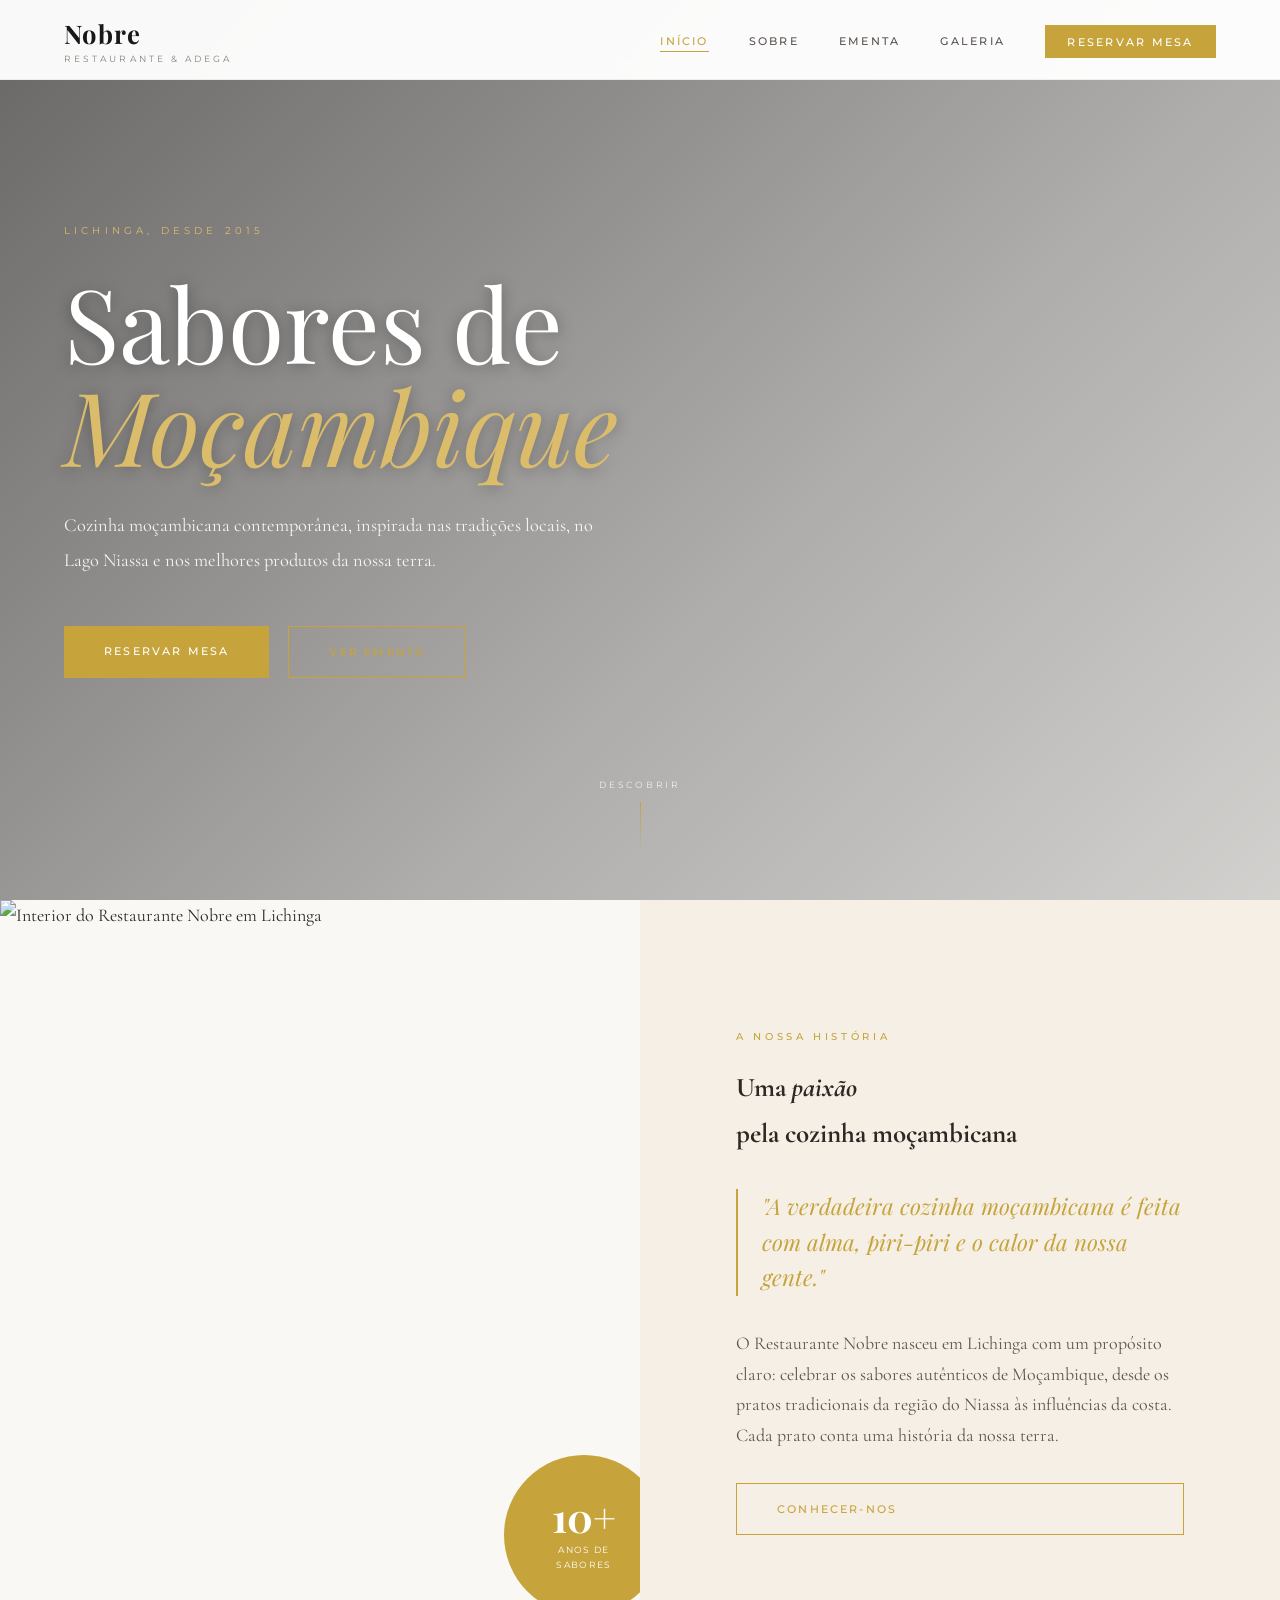
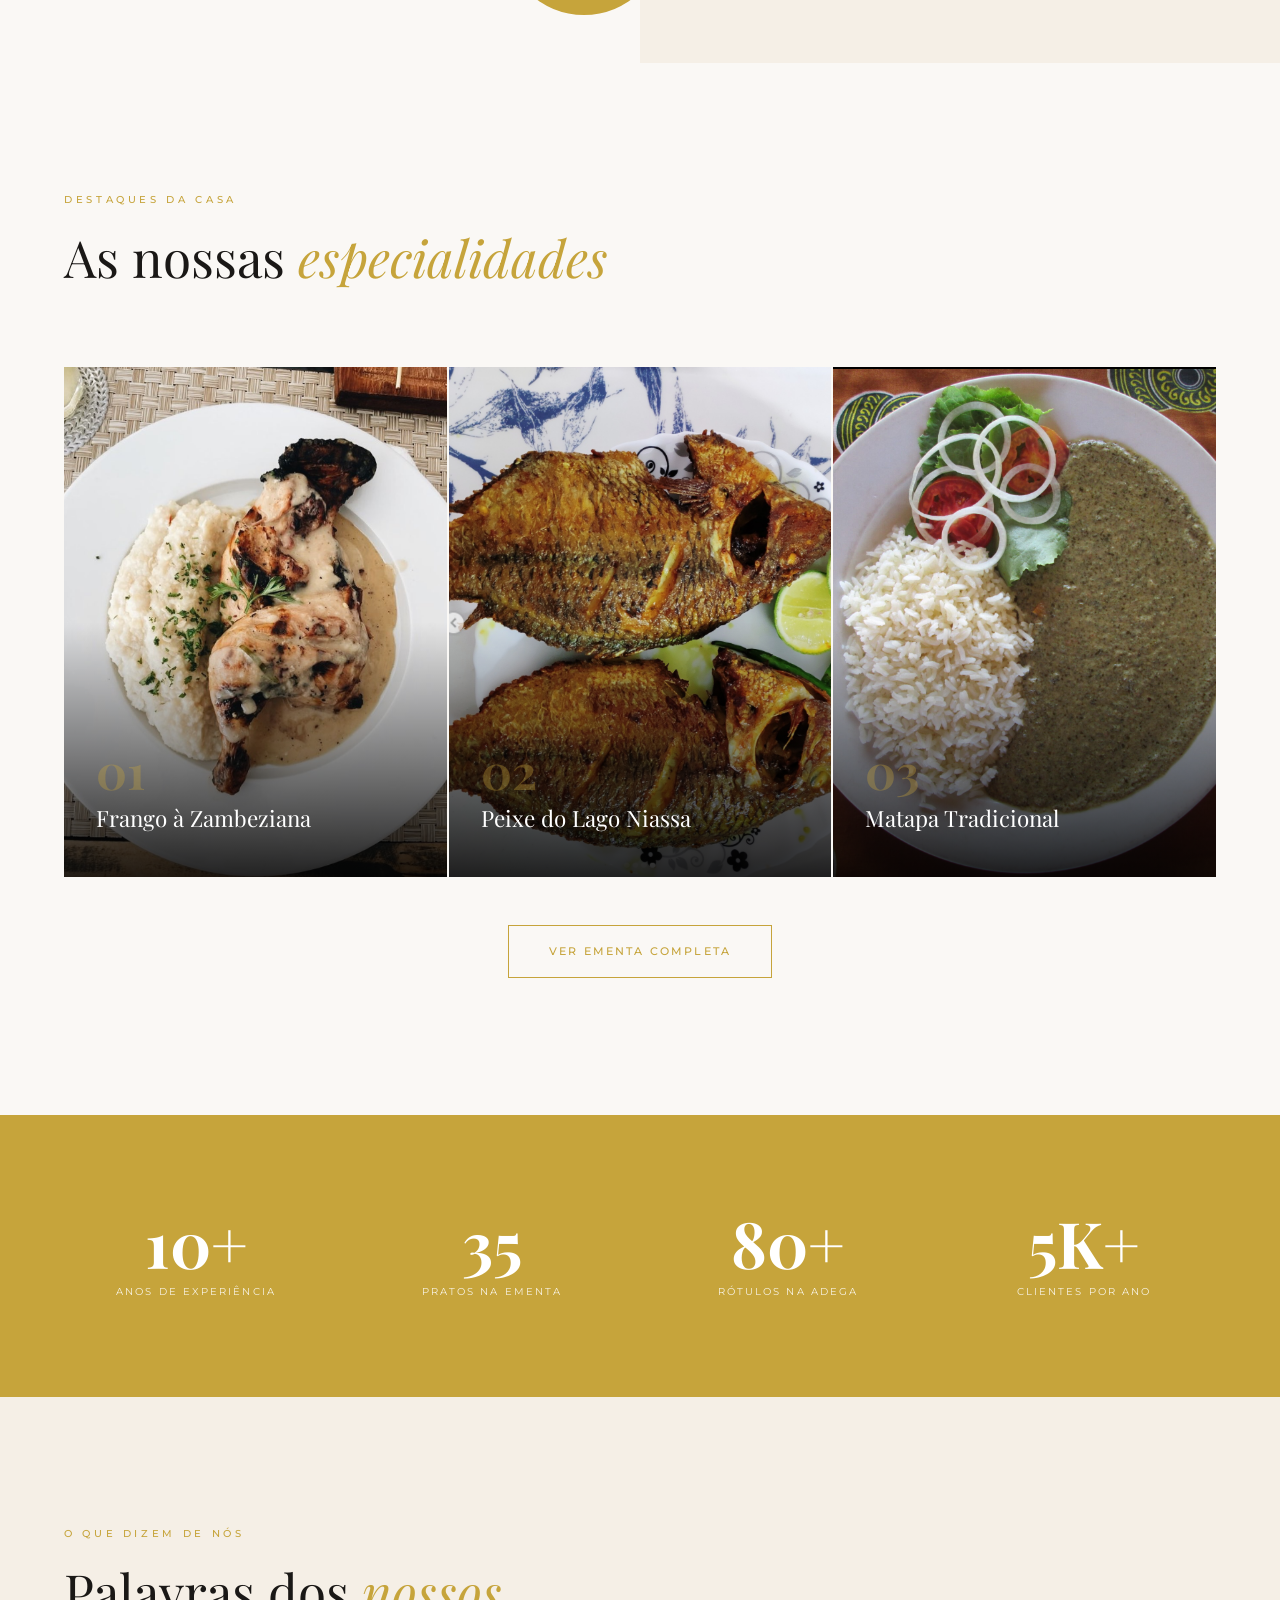
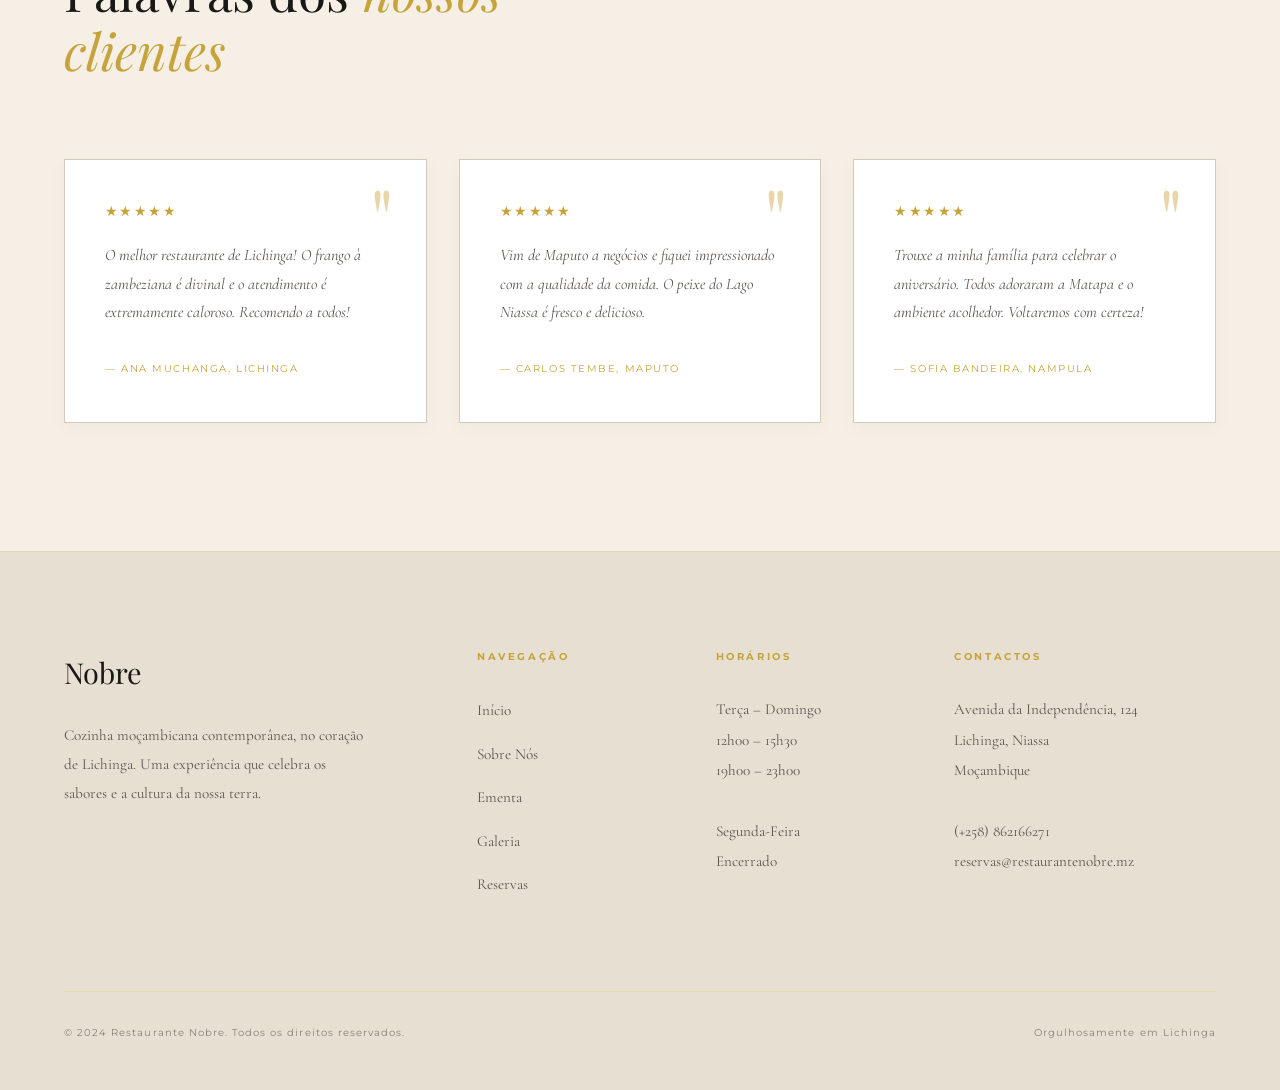
==== commit 6b81fcfa: "fix: i changed the phone from 82 123 4567 to 862166271" ====
--- a/index.html
+++ b/index.html
@@ -1,5 +1,6 @@
 <!DOCTYPE html>
 <html lang="pt">
+
 <head>
   <meta charset="UTF-8" />
   <meta name="viewport" content="width=device-width, initial-scale=1.0" />
@@ -26,7 +27,7 @@
       content: '';
       position: absolute;
       inset: 0;
-      background: linear-gradient(135deg, rgba(0,0,0,0.6) 0%, rgba(0,0,0,0.3) 60%, rgba(0,0,0,0.15) 100%);
+      background: linear-gradient(135deg, rgba(0, 0, 0, 0.6) 0%, rgba(0, 0, 0, 0.3) 60%, rgba(0, 0, 0, 0.15) 100%);
     }
 
     .hero-content {
@@ -56,7 +57,7 @@
       margin-bottom: 2rem;
       opacity: 0;
       animation: fadeUp 1s 0.5s forwards;
-      text-shadow: 0 2px 15px rgba(0,0,0,0.3);
+      text-shadow: 0 2px 15px rgba(0, 0, 0, 0.3);
     }
 
     .hero h1 em {
@@ -103,7 +104,7 @@
       font-family: var(--font-ui);
       font-size: 0.58rem;
       letter-spacing: 0.3em;
-      color: rgba(255,255,255,0.8);
+      color: rgba(255, 255, 255, 0.8);
       text-transform: uppercase;
     }
 
@@ -115,16 +116,39 @@
     }
 
     @keyframes fadeUp {
-      from { opacity: 0; transform: translateY(25px); }
-      to   { opacity: 1; transform: translateY(0); }
-    }
+      from {
+        opacity: 0;
+        transform: translateY(25px);
+      }
+
+      to {
+        opacity: 1;
+        transform: translateY(0);
+      }
+    }
+
     @keyframes fadeIn {
-      from { opacity: 0; }
-      to   { opacity: 1; }
-    }
+      from {
+        opacity: 0;
+      }
+
+      to {
+        opacity: 1;
+      }
+    }
+
     @keyframes scrollDrop {
-      0%, 100% { transform: scaleY(1); opacity: 0.5; }
-      50% { transform: scaleY(1.3); opacity: 1; }
+
+      0%,
+      100% {
+        transform: scaleY(1);
+        opacity: 0.5;
+      }
+
+      50% {
+        transform: scaleY(1.3);
+        opacity: 1;
+      }
     }
 
     .sobre-home {
@@ -145,7 +169,10 @@
       object-fit: cover;
       transition: transform 8s ease;
     }
-    .sobre-img:hover img { transform: scale(1.05); }
+
+    .sobre-img:hover img {
+      transform: scale(1.05);
+    }
 
     .sobre-img-badge {
       position: absolute;
@@ -171,6 +198,7 @@
       font-weight: 700;
       line-height: 1;
     }
+
     .sobre-img-badge .label {
       font-family: var(--font-ui);
       font-size: 0.58rem;
@@ -198,7 +226,9 @@
       border-left: 2px solid var(--ouro);
     }
 
-    .especialidades { background: var(--off-white); }
+    .especialidades {
+      background: var(--off-white);
+    }
 
     .esp-grid {
       display: grid;
@@ -221,12 +251,14 @@
       transition: transform 0.6s ease;
     }
 
-    .esp-card:hover img { transform: scale(1.08); }
+    .esp-card:hover img {
+      transform: scale(1.08);
+    }
 
     .esp-card-overlay {
       position: absolute;
       inset: 0;
-      background: linear-gradient(to top, rgba(0,0,0,0.85) 0%, transparent 50%);
+      background: linear-gradient(to top, rgba(0, 0, 0, 0.85) 0%, transparent 50%);
       display: flex;
       flex-direction: column;
       justify-content: flex-end;
@@ -235,7 +267,7 @@
     }
 
     .esp-card:hover .esp-card-overlay {
-      background: linear-gradient(to top, rgba(0,0,0,0.92) 0%, rgba(0,0,0,0.2) 60%);
+      background: linear-gradient(to top, rgba(0, 0, 0, 0.92) 0%, rgba(0, 0, 0, 0.2) 60%);
     }
 
     .esp-num {
@@ -256,14 +288,16 @@
 
     .esp-card-overlay p {
       font-size: 0.9rem;
-      color: rgba(255,255,255,0.75);
+      color: rgba(255, 255, 255, 0.75);
       margin-top: 0.5rem;
       max-height: 0;
       overflow: hidden;
       transition: max-height 0.4s;
     }
 
-    .esp-card:hover .esp-card-overlay p { max-height: 60px; }
+    .esp-card:hover .esp-card-overlay p {
+      max-height: 60px;
+    }
 
     .numeros {
       background: var(--ouro);
@@ -290,12 +324,12 @@
       font-size: 0.65rem;
       letter-spacing: 0.2em;
       text-transform: uppercase;
-      color: rgba(255,255,255,0.85);
+      color: rgba(255, 255, 255, 0.85);
       margin-top: 0.5rem;
     }
 
-    .testemunhos { 
-      background: var(--creme); 
+    .testemunhos {
+      background: var(--creme);
     }
 
     .test-grid {
@@ -310,19 +344,20 @@
       border: 1px solid var(--bege);
       padding: 2.5rem;
       position: relative;
-      box-shadow: 0 5px 20px rgba(0,0,0,0.03);
+      box-shadow: 0 5px 20px rgba(0, 0, 0, 0.03);
       transition: transform 0.3s, box-shadow 0.3s;
     }
 
     .test-card:hover {
       transform: translateY(-5px);
-      box-shadow: 0 10px 30px rgba(0,0,0,0.08);
+      box-shadow: 0 10px 30px rgba(0, 0, 0, 0.08);
     }
 
     .test-card::before {
       content: '"';
       position: absolute;
-      top: 1rem; right: 2rem;
+      top: 1rem;
+      right: 2rem;
       font-family: var(--font-display);
       font-size: 5rem;
       color: var(--ouro-suave);
@@ -354,209 +389,253 @@
     }
 
     @media (max-width: 1024px) {
-      .esp-grid { grid-template-columns: 1fr 1fr; }
-      .numeros-grid { grid-template-columns: repeat(2, 1fr); }
-      .test-grid { grid-template-columns: 1fr; }
+      .esp-grid {
+        grid-template-columns: 1fr 1fr;
+      }
+
+      .numeros-grid {
+        grid-template-columns: repeat(2, 1fr);
+      }
+
+      .test-grid {
+        grid-template-columns: 1fr;
+      }
     }
 
     @media (max-width: 768px) {
-      .sobre-home { grid-template-columns: 1fr; }
-      .sobre-texto { padding: 4rem 1.5rem; }
-      .sobre-img-badge { right: 1rem; width: 130px; height: 130px; }
-      .sobre-img-badge .anos { font-size: 2rem; }
-      .esp-grid { grid-template-columns: 1fr; }
-      .hero-content { padding: 0 1.5rem; }
-      .numeros-grid { grid-template-columns: repeat(2, 1fr); }
-      .numeros { padding: 4rem 1.5rem; }
+      .sobre-home {
+        grid-template-columns: 1fr;
+      }
+
+      .sobre-texto {
+        padding: 4rem 1.5rem;
+      }
+
+      .sobre-img-badge {
+        right: 1rem;
+        width: 130px;
+        height: 130px;
+      }
+
+      .sobre-img-badge .anos {
+        font-size: 2rem;
+      }
+
+      .esp-grid {
+        grid-template-columns: 1fr;
+      }
+
+      .hero-content {
+        padding: 0 1.5rem;
+      }
+
+      .numeros-grid {
+        grid-template-columns: repeat(2, 1fr);
+      }
+
+      .numeros {
+        padding: 4rem 1.5rem;
+      }
     }
   </style>
 </head>
+
 <body>
 
-<nav>
-  <a href="index.html" class="nav-logo">
-    Nobre
-    <span>Restaurante &amp; Adega</span>
-  </a>
-  <ul class="nav-links">
-    <li><a href="index.html" class="active">Início</a></li>
-    <li><a href="sobre.html">Sobre</a></li>
-    <li><a href="ementa.html">Ementa</a></li>
-    <li><a href="galeria.html">Galeria</a></li>
-    <li><a href="reservas.html" class="nav-reserva">Reservar Mesa</a></li>
-  </ul>
-  <button class="nav-toggle" aria-label="Menu">
-    <span></span><span></span><span></span>
-  </button>
-</nav>
-
-<section class="hero">
-  <div class="hero-bg"></div>
-  <div class="hero-content">
-    <p class="hero-eyebrow">Lichinga, desde 2015</p>
-    <h1>Sabores de<em>Moçambique</em></h1>
-    <p class="hero-desc">Cozinha moçambicana contemporânea, inspirada nas tradições locais, no Lago Niassa e nos melhores produtos da nossa terra.</p>
-    <div class="hero-actions">
-      <a href="reservas.html" class="btn btn-ouro">Reservar Mesa</a>
-      <a href="ementa.html" class="btn btn-outline">Ver Ementa</a>
-    </div>
-  </div>
-  <div class="hero-scroll">
-    <span>Descobrir</span>
-    <div class="scroll-line"></div>
-  </div>
-</section>
-
-<!-- SOBRE HOME -->
-<section class="sobre-home">
-  <div class="sobre-img reveal">
-    <img src="https://images.unsplash.com/photo-1556909114-f6e7ad7d3136?w=800&q=80" alt="Interior do Restaurante Nobre em Lichinga" />
-    <div class="sobre-img-badge">
-      <span class="anos">10+</span>
-      <span class="label">Anos de<br>Sabores</span>
-    </div>
-  </div>
-  <div class="sobre-texto">
-    <span class="secao-eyebrow reveal">A Nossa História</span>
-    <h2 class="reveal">Uma <em>paixão</em><br>pela cozinha moçambicana</h2>
-    <blockquote class="sobre-quote reveal">
-      "A verdadeira cozinha moçambicana é feita com alma, piri-piri e o calor da nossa gente."
-    </blockquote>
-    <p class="reveal" style="color:var(--cinza-escuro); margin-bottom:2rem;">
-      O Restaurante Nobre nasceu em Lichinga com um propósito claro: celebrar os sabores autênticos de Moçambique, desde os pratos tradicionais da região do Niassa às influências da costa. Cada prato conta uma história da nossa terra.
-    </p>
-    <a href="sobre.html" class="btn btn-outline reveal">Conhecer-nos</a>
-  </div>
-</section>
-
-<!-- ESPECIALIDADES - IMAGENS CORRIGIDAS -->
-<section class="especialidades secao">
-  <div class="secao-topo">
-    <span class="secao-eyebrow reveal">Destaques da Casa</span>
-    <h2 class="reveal">As nossas <em>especialidades</em></h2>
-  </div>
-  <div class="esp-grid">
-    <!-- PRATO 1: FRANGO À ZAMBEZIANA -->
-    <div class="esp-card reveal">
-      <img src="./assets/images/frangozbz.png" alt="Frango à Zambeziana - Frango grelhado com molho de coco e amendoim" />
-      <div class="esp-card-overlay">
-        <span class="esp-num">01</span>
-        <h3>Frango à Zambeziana</h3>
-        <p>Frango grelhado com molho de coco, amendoim e piri-piri</p>
-      </div>
-    </div>
-    <!-- PRATO 2: PEIXE DO LAGO NIASSA -->
-    <div class="esp-card reveal reveal-delay-1">
-      <img src="./assets/images/chambo.png" alt="Peixe grelhado do Lago Niassa com limão e especiarias" />
-      <div class="esp-card-overlay">
-        <span class="esp-num">02</span>
-        <h3>Peixe do Lago Niassa</h3>
-        <p>Peixe fresco grelhado com molho de limão, alho e piri-piri</p>
-      </div>
-    </div>
-    <!-- PRATO 3: MATAPA -->
-    <div class="esp-card reveal reveal-delay-2">
-      <img src="./assets/images/matapa.png" alt="Matapa - Folhas de mandioca com amendoim e camarão" />
-      <div class="esp-card-overlay">
-        <span class="esp-num">03</span>
-        <h3>Matapa Tradicional</h3>
-        <p>Folhas de mandioca, amendoim, leite de coco e camarão seco</p>
-      </div>
-    </div>
-  </div>
-  <div style="text-align:center; margin-top:3rem;">
-    <a href="ementa.html" class="btn btn-outline reveal">Ver Ementa Completa</a>
-  </div>
-</section>
-
-<!-- NÚMEROS -->
-<section class="numeros">
-  <div class="numeros-grid">
-    <div class="numero-item reveal">
-      <h3>10+</h3>
-      <p>Anos de Experiência</p>
-    </div>
-    <div class="numero-item reveal reveal-delay-1">
-      <h3>35</h3>
-      <p>Pratos na Ementa</p>
-    </div>
-    <div class="numero-item reveal reveal-delay-2">
-      <h3>80+</h3>
-      <p>Rótulos na Adega</p>
-    </div>
-    <div class="numero-item reveal reveal-delay-3">
-      <h3>5K+</h3>
-      <p>Clientes por Ano</p>
-    </div>
-  </div>
-</section>
-
-<!-- TESTEMUNHOS -->
-<section class="testemunhos secao">
-  <div class="secao-topo">
-    <span class="secao-eyebrow reveal">O Que Dizem de Nós</span>
-    <h2 class="reveal">Palavras dos <em>nossos clientes</em></h2>
-  </div>
-  <div class="test-grid">
-    <div class="test-card reveal">
-      <div class="test-estrelas">★★★★★</div>
-      <p>O melhor restaurante de Lichinga! O frango à zambeziana é divinal e o atendimento é extremamente caloroso. Recomendo a todos!</p>
-      <span class="test-autor">— Ana Muchanga, Lichinga</span>
-    </div>
-    <div class="test-card reveal reveal-delay-1">
-      <div class="test-estrelas">★★★★★</div>
-      <p>Vim de Maputo a negócios e fiquei impressionado com a qualidade da comida. O peixe do Lago Niassa é fresco e delicioso.</p>
-      <span class="test-autor">— Carlos Tembe, Maputo</span>
-    </div>
-    <div class="test-card reveal reveal-delay-2">
-      <div class="test-estrelas">★★★★★</div>
-      <p>Trouxe a minha família para celebrar o aniversário. Todos adoraram a Matapa e o ambiente acolhedor. Voltaremos com certeza!</p>
-      <span class="test-autor">— Sofia Bandeira, Nampula</span>
-    </div>
-  </div>
-</section>
-
-<!-- FOOTER -->
-<footer>
-  <div class="footer-grid">
-    <div class="footer-brand">
-      <span class="logo">Nobre</span>
-      <p>Cozinha moçambicana contemporânea, no coração de Lichinga. Uma experiência que celebra os sabores e a cultura da nossa terra.</p>
-    </div>
-    <div class="footer-col">
-      <h4>Navegação</h4>
-      <ul>
-        <li><a href="index.html">Início</a></li>
-        <li><a href="sobre.html">Sobre Nós</a></li>
-        <li><a href="ementa.html">Ementa</a></li>
-        <li><a href="galeria.html">Galeria</a></li>
-        <li><a href="reservas.html">Reservas</a></li>
-      </ul>
-    </div>
-    <div class="footer-col">
-      <h4>Horários</h4>
-      <p>
-        Terça – Domingo<br>12h00 – 15h30<br>19h00 – 23h00<br><br>
-        Segunda-Feira<br>Encerrado
+  <nav>
+    <a href="index.html" class="nav-logo">
+      Nobre
+      <span>Restaurante &amp; Adega</span>
+    </a>
+    <ul class="nav-links">
+      <li><a href="index.html" class="active">Início</a></li>
+      <li><a href="sobre.html">Sobre</a></li>
+      <li><a href="ementa.html">Ementa</a></li>
+      <li><a href="galeria.html">Galeria</a></li>
+      <li><a href="reservas.html" class="nav-reserva">Reservar Mesa</a></li>
+    </ul>
+    <button class="nav-toggle" aria-label="Menu">
+      <span></span><span></span><span></span>
+    </button>
+  </nav>
+
+  <section class="hero">
+    <div class="hero-bg"></div>
+    <div class="hero-content">
+      <p class="hero-eyebrow">Lichinga, desde 2015</p>
+      <h1>Sabores de<em>Moçambique</em></h1>
+      <p class="hero-desc">Cozinha moçambicana contemporânea, inspirada nas tradições locais, no Lago Niassa e nos
+        melhores produtos da nossa terra.</p>
+      <div class="hero-actions">
+        <a href="reservas.html" class="btn btn-ouro">Reservar Mesa</a>
+        <a href="ementa.html" class="btn btn-outline">Ver Ementa</a>
+      </div>
+    </div>
+    <div class="hero-scroll">
+      <span>Descobrir</span>
+      <div class="scroll-line"></div>
+    </div>
+  </section>
+
+  <!-- SOBRE HOME -->
+  <section class="sobre-home">
+    <div class="sobre-img reveal">
+      <img src="https://images.unsplash.com/photo-1556909114-f6e7ad7d3136?w=800&q=80"
+        alt="Interior do Restaurante Nobre em Lichinga" />
+      <div class="sobre-img-badge">
+        <span class="anos">10+</span>
+        <span class="label">Anos de<br>Sabores</span>
+      </div>
+    </div>
+    <div class="sobre-texto">
+      <span class="secao-eyebrow reveal">A Nossa História</span>
+      <h2 class="reveal">Uma <em>paixão</em><br>pela cozinha moçambicana</h2>
+      <blockquote class="sobre-quote reveal">
+        "A verdadeira cozinha moçambicana é feita com alma, piri-piri e o calor da nossa gente."
+      </blockquote>
+      <p class="reveal" style="color:var(--cinza-escuro); margin-bottom:2rem;">
+        O Restaurante Nobre nasceu em Lichinga com um propósito claro: celebrar os sabores autênticos de Moçambique,
+        desde os pratos tradicionais da região do Niassa às influências da costa. Cada prato conta uma história da nossa
+        terra.
       </p>
-    </div>
-    <div class="footer-col">
-      <h4>Contactos</h4>
-      <p>
-        Avenida da Independência, 124<br>
-        Lichinga, Niassa<br>
-        Moçambique<br><br>
-        (+258) 82 123 4567<br>
-        reservas@restaurantenobre.mz
-      </p>
-    </div>
-  </div>
-  <div class="footer-bottom">
-    <p>© 2024 Restaurante Nobre. Todos os direitos reservados.</p>
-    <p>Orgulhosamente em Lichinga</p>
-  </div>
-</footer>
-
-<script src="js/main.js"></script>
+      <a href="sobre.html" class="btn btn-outline reveal">Conhecer-nos</a>
+    </div>
+  </section>
+
+  <!-- ESPECIALIDADES - IMAGENS CORRIGIDAS -->
+  <section class="especialidades secao">
+    <div class="secao-topo">
+      <span class="secao-eyebrow reveal">Destaques da Casa</span>
+      <h2 class="reveal">As nossas <em>especialidades</em></h2>
+    </div>
+    <div class="esp-grid">
+      <!-- PRATO 1: FRANGO À ZAMBEZIANA -->
+      <div class="esp-card reveal">
+        <img src="./assets/images/frangozbz.png"
+          alt="Frango à Zambeziana - Frango grelhado com molho de coco e amendoim" />
+        <div class="esp-card-overlay">
+          <span class="esp-num">01</span>
+          <h3>Frango à Zambeziana</h3>
+          <p>Frango grelhado com molho de coco, amendoim e piri-piri</p>
+        </div>
+      </div>
+      <!-- PRATO 2: PEIXE DO LAGO NIASSA -->
+      <div class="esp-card reveal reveal-delay-1">
+        <img src="./assets/images/chambo.png" alt="Peixe grelhado do Lago Niassa com limão e especiarias" />
+        <div class="esp-card-overlay">
+          <span class="esp-num">02</span>
+          <h3>Peixe do Lago Niassa</h3>
+          <p>Peixe fresco grelhado com molho de limão, alho e piri-piri</p>
+        </div>
+      </div>
+      <!-- PRATO 3: MATAPA -->
+      <div class="esp-card reveal reveal-delay-2">
+        <img src="./assets/images/matapa.png" alt="Matapa - Folhas de mandioca com amendoim e camarão" />
+        <div class="esp-card-overlay">
+          <span class="esp-num">03</span>
+          <h3>Matapa Tradicional</h3>
+          <p>Folhas de mandioca, amendoim, leite de coco e camarão seco</p>
+        </div>
+      </div>
+    </div>
+    <div style="text-align:center; margin-top:3rem;">
+      <a href="ementa.html" class="btn btn-outline reveal">Ver Ementa Completa</a>
+    </div>
+  </section>
+
+  <!-- NÚMEROS -->
+  <section class="numeros">
+    <div class="numeros-grid">
+      <div class="numero-item reveal">
+        <h3>10+</h3>
+        <p>Anos de Experiência</p>
+      </div>
+      <div class="numero-item reveal reveal-delay-1">
+        <h3>35</h3>
+        <p>Pratos na Ementa</p>
+      </div>
+      <div class="numero-item reveal reveal-delay-2">
+        <h3>80+</h3>
+        <p>Rótulos na Adega</p>
+      </div>
+      <div class="numero-item reveal reveal-delay-3">
+        <h3>5K+</h3>
+        <p>Clientes por Ano</p>
+      </div>
+    </div>
+  </section>
+
+  <!-- TESTEMUNHOS -->
+  <section class="testemunhos secao">
+    <div class="secao-topo">
+      <span class="secao-eyebrow reveal">O Que Dizem de Nós</span>
+      <h2 class="reveal">Palavras dos <em>nossos clientes</em></h2>
+    </div>
+    <div class="test-grid">
+      <div class="test-card reveal">
+        <div class="test-estrelas">★★★★★</div>
+        <p>O melhor restaurante de Lichinga! O frango à zambeziana é divinal e o atendimento é extremamente caloroso.
+          Recomendo a todos!</p>
+        <span class="test-autor">— Ana Muchanga, Lichinga</span>
+      </div>
+      <div class="test-card reveal reveal-delay-1">
+        <div class="test-estrelas">★★★★★</div>
+        <p>Vim de Maputo a negócios e fiquei impressionado com a qualidade da comida. O peixe do Lago Niassa é fresco e
+          delicioso.</p>
+        <span class="test-autor">— Carlos Tembe, Maputo</span>
+      </div>
+      <div class="test-card reveal reveal-delay-2">
+        <div class="test-estrelas">★★★★★</div>
+        <p>Trouxe a minha família para celebrar o aniversário. Todos adoraram a Matapa e o ambiente acolhedor.
+          Voltaremos com certeza!</p>
+        <span class="test-autor">— Sofia Bandeira, Nampula</span>
+      </div>
+    </div>
+  </section>
+
+  <!-- FOOTER -->
+  <footer>
+    <div class="footer-grid">
+      <div class="footer-brand">
+        <span class="logo">Nobre</span>
+        <p>Cozinha moçambicana contemporânea, no coração de Lichinga. Uma experiência que celebra os sabores e a cultura
+          da nossa terra.</p>
+      </div>
+      <div class="footer-col">
+        <h4>Navegação</h4>
+        <ul>
+          <li><a href="index.html">Início</a></li>
+          <li><a href="sobre.html">Sobre Nós</a></li>
+          <li><a href="ementa.html">Ementa</a></li>
+          <li><a href="galeria.html">Galeria</a></li>
+          <li><a href="reservas.html">Reservas</a></li>
+        </ul>
+      </div>
+      <div class="footer-col">
+        <h4>Horários</h4>
+        <p>
+          Terça – Domingo<br>12h00 – 15h30<br>19h00 – 23h00<br><br>
+          Segunda-Feira<br>Encerrado
+        </p>
+      </div>
+      <div class="footer-col">
+        <h4>Contactos</h4>
+        <p>
+          Avenida da Independência, 124<br>
+          Lichinga, Niassa<br>
+          Moçambique<br><br>
+          (+258) 862166271<br>
+          reservas@restaurantenobre.mz
+        </p>
+      </div>
+    </div>
+    <div class="footer-bottom">
+      <p>© 2024 Restaurante Nobre. Todos os direitos reservados.</p>
+      <p>Orgulhosamente em Lichinga</p>
+    </div>
+  </footer>
+
+  <script src="js/main.js"></script>
 </body>
+
 </html>
